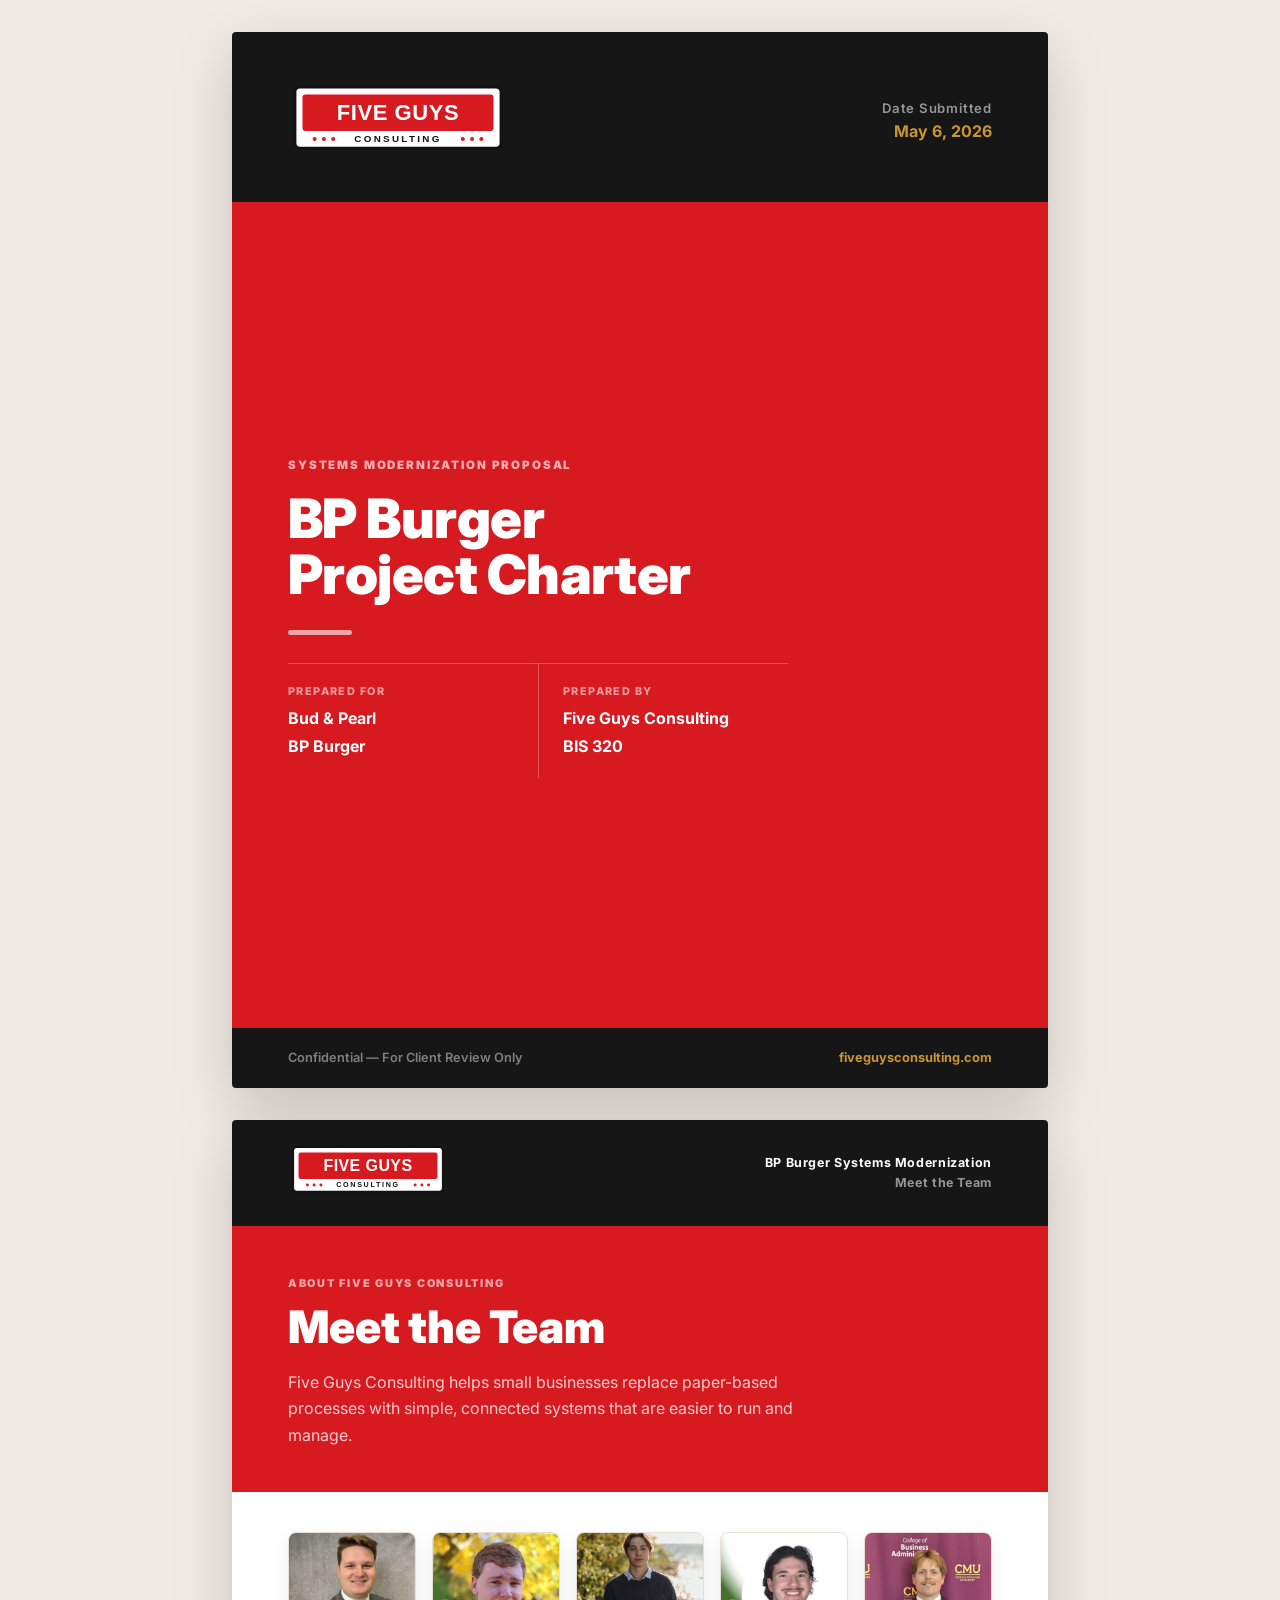
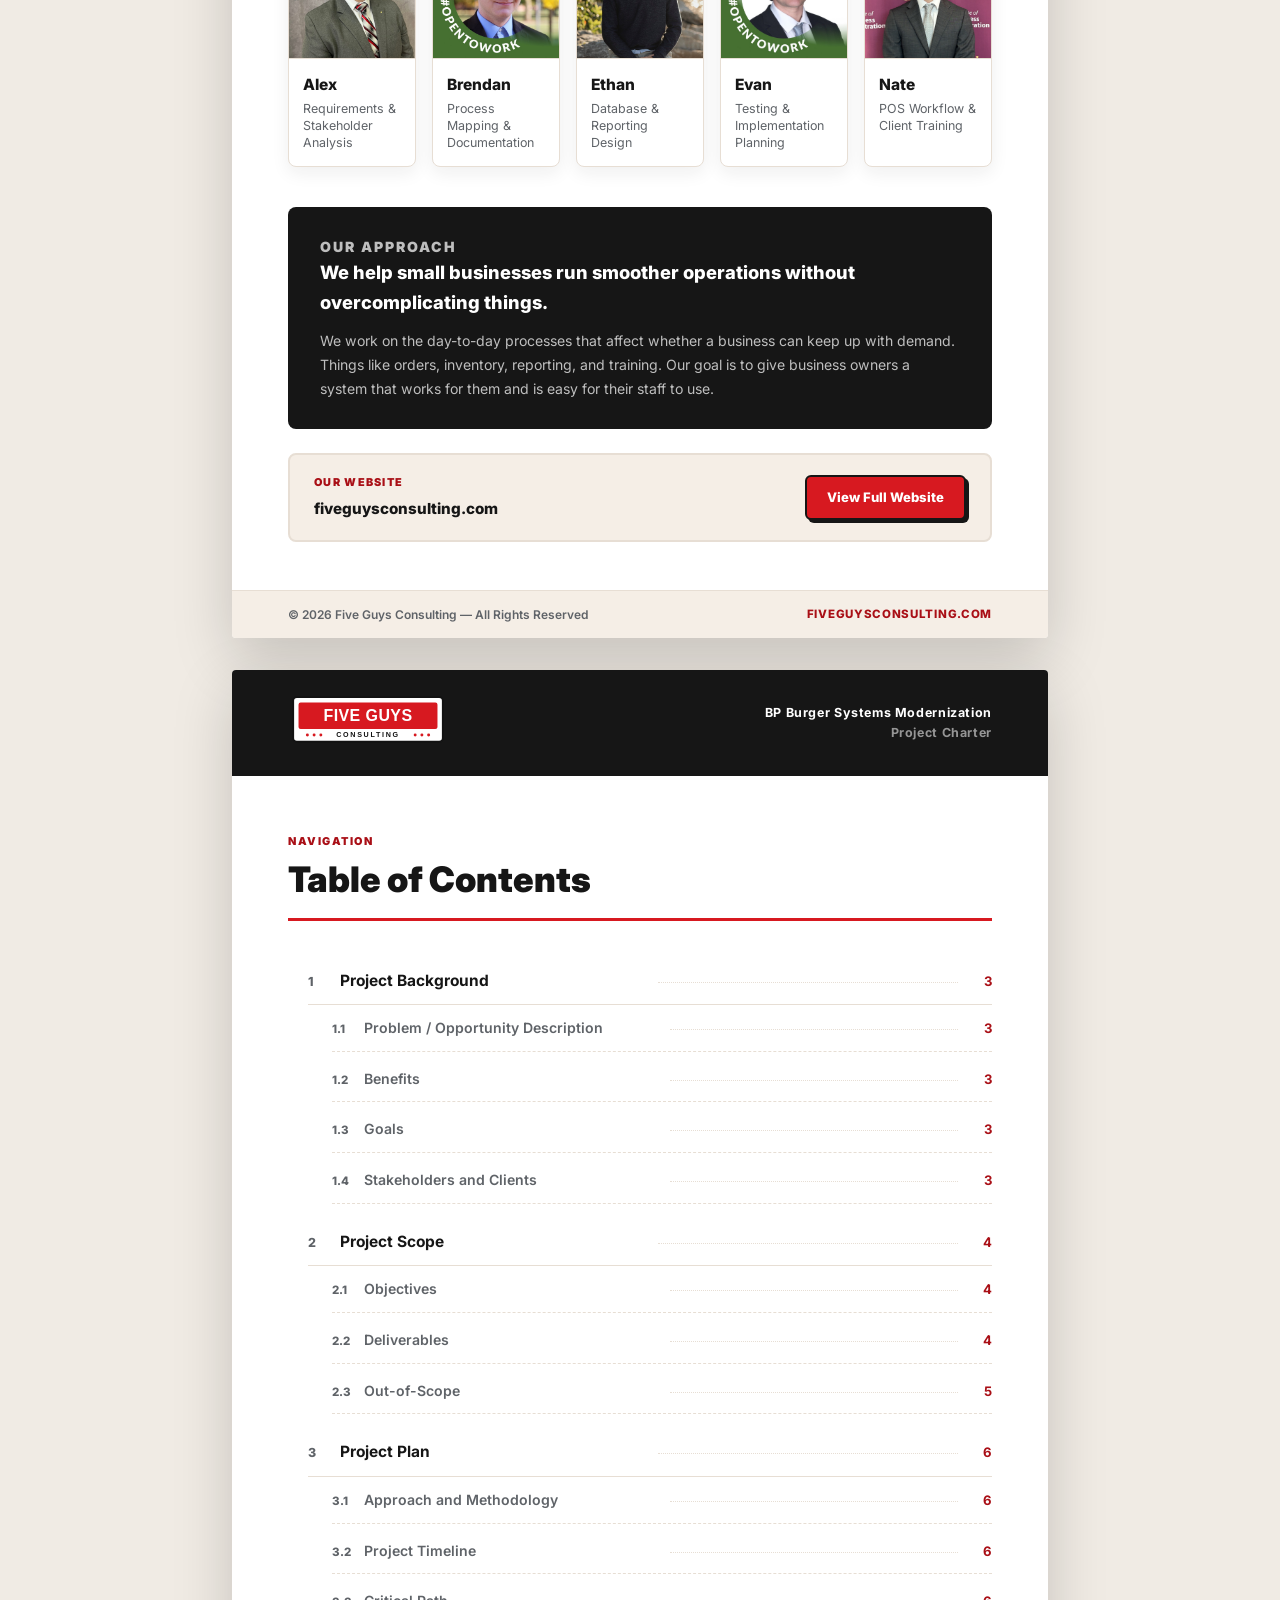
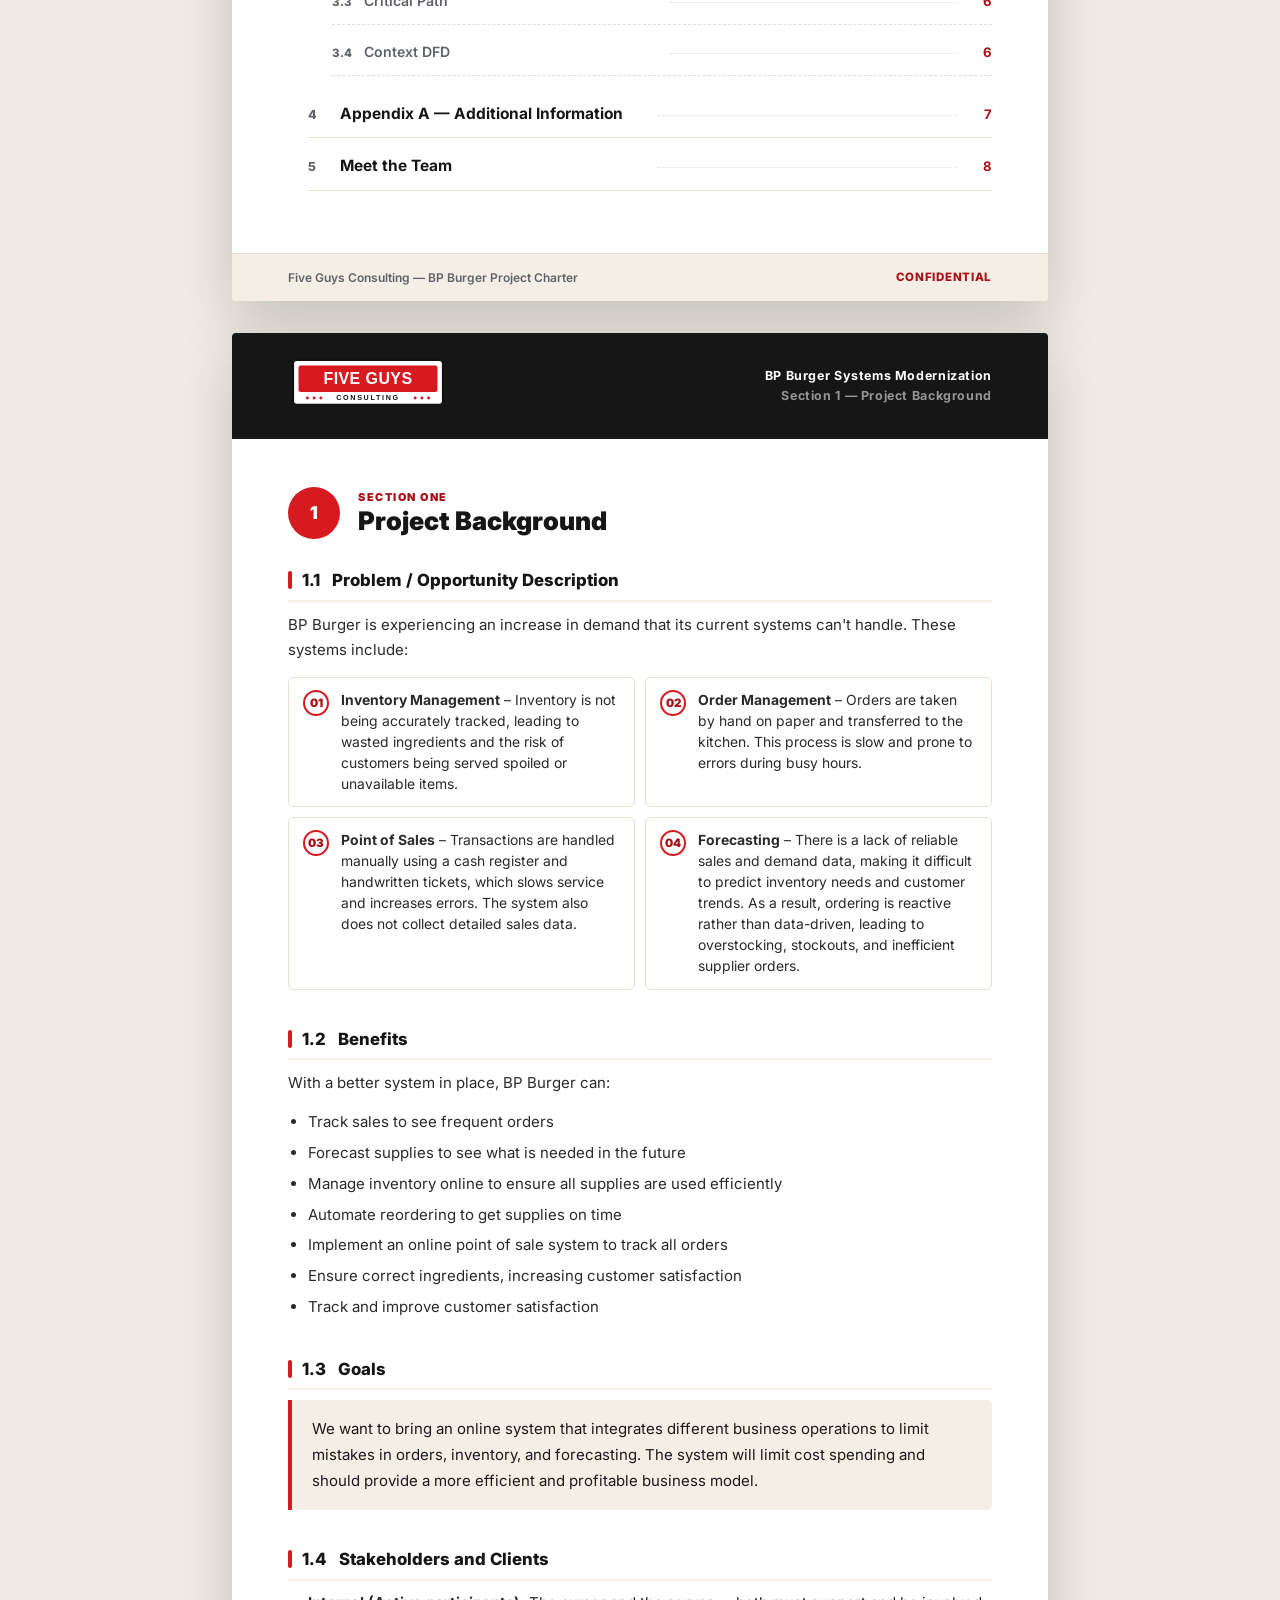
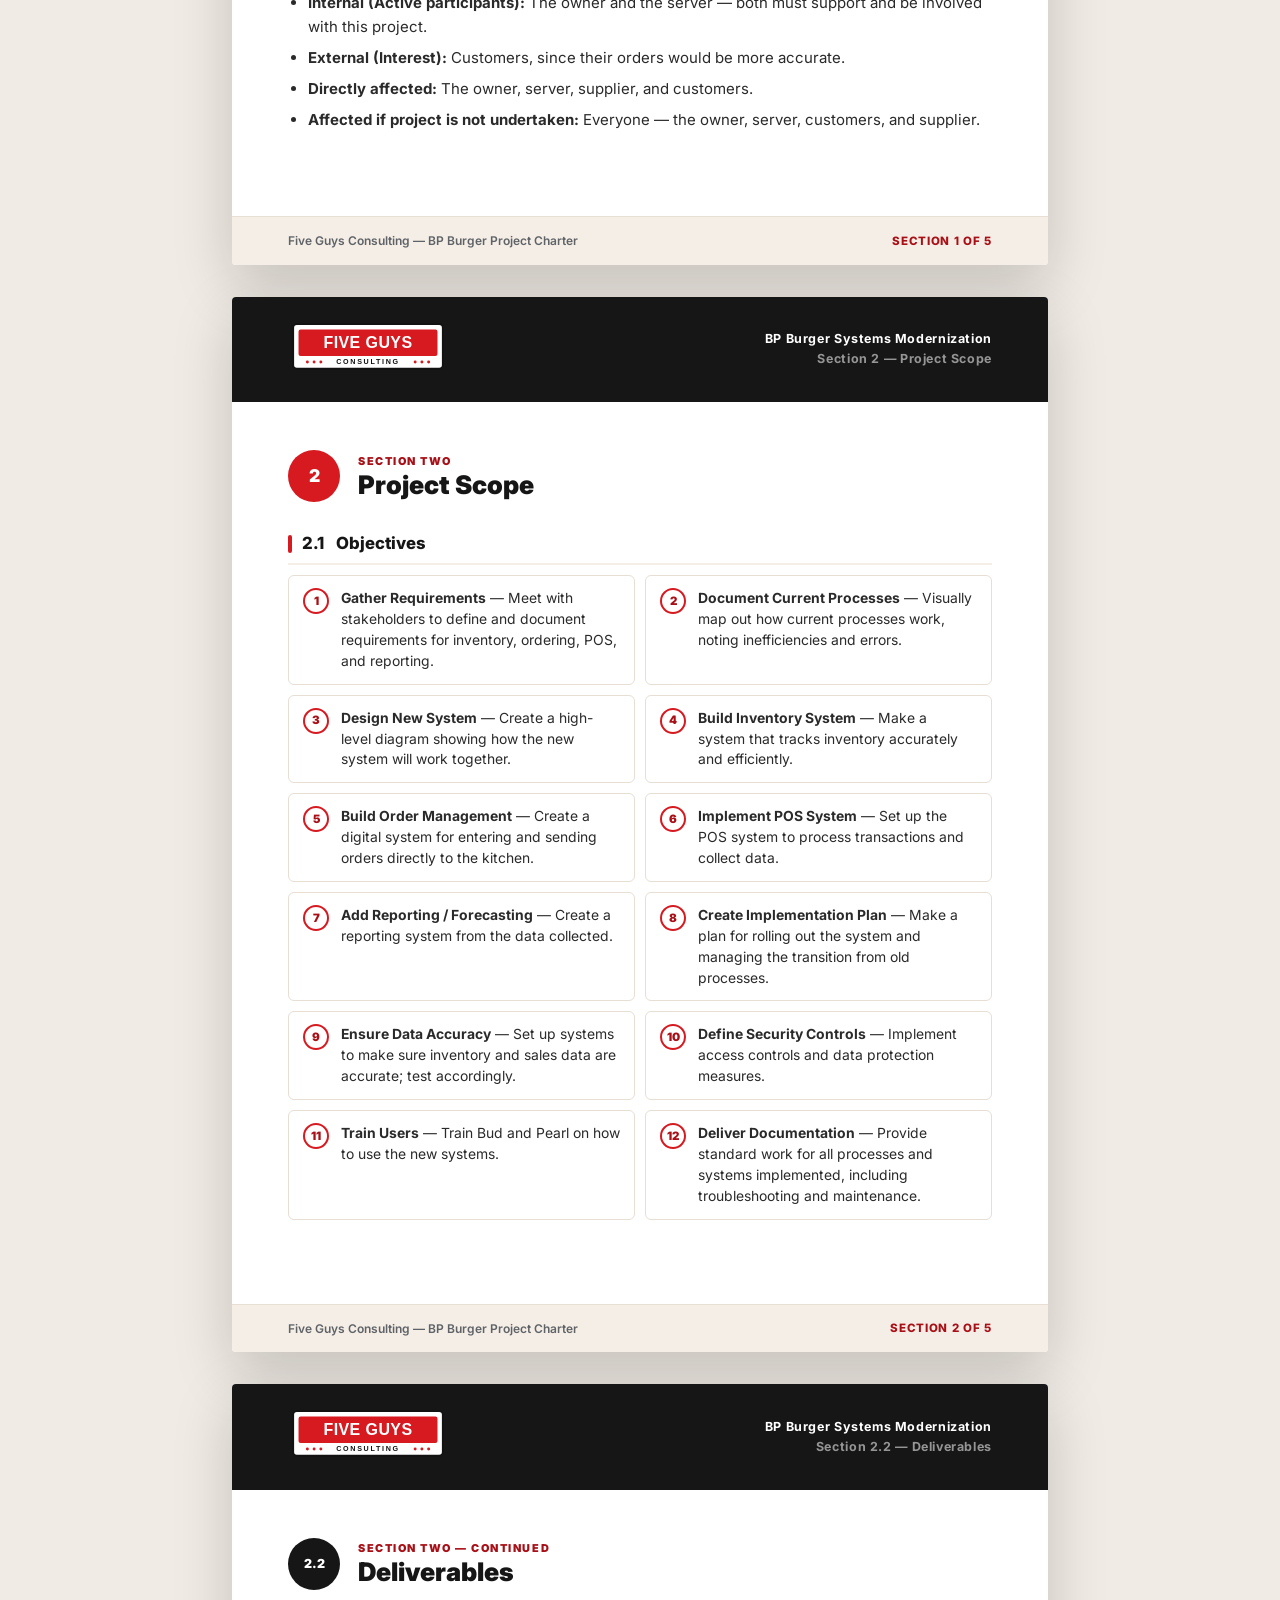
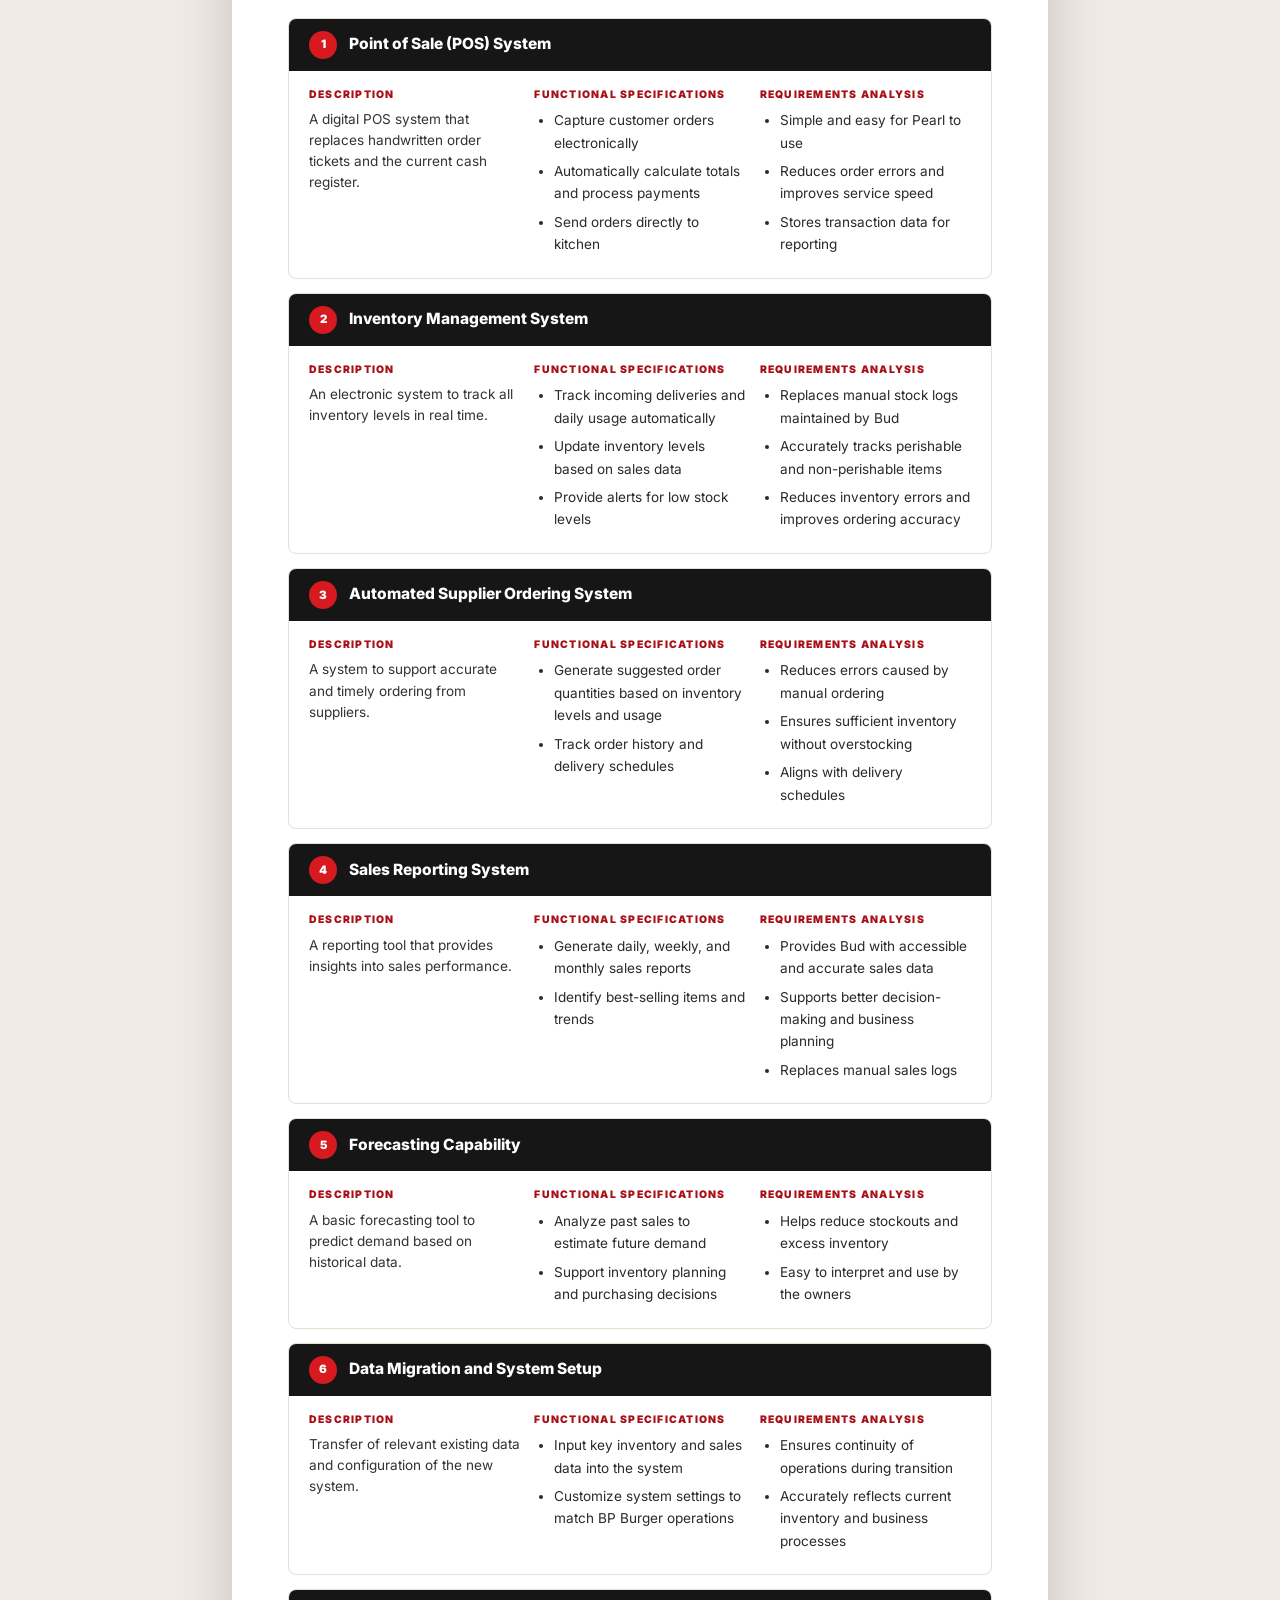
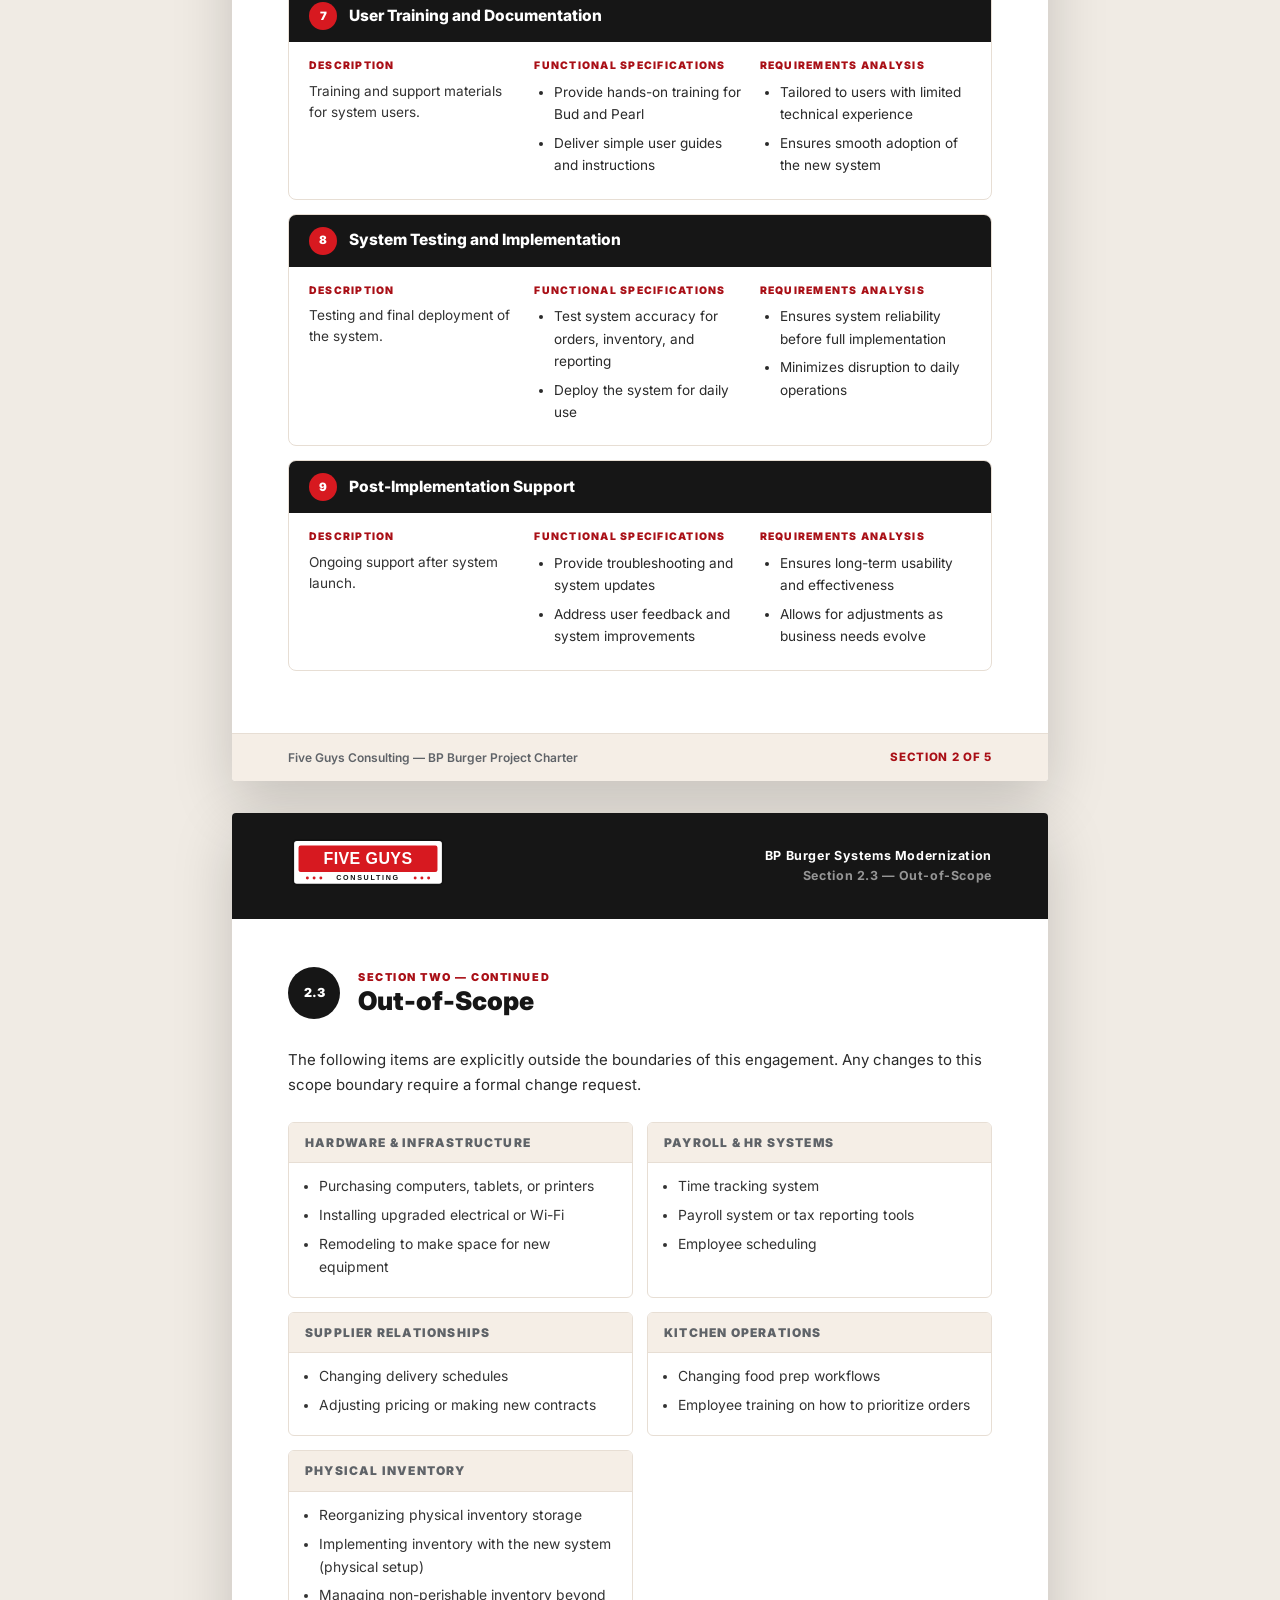
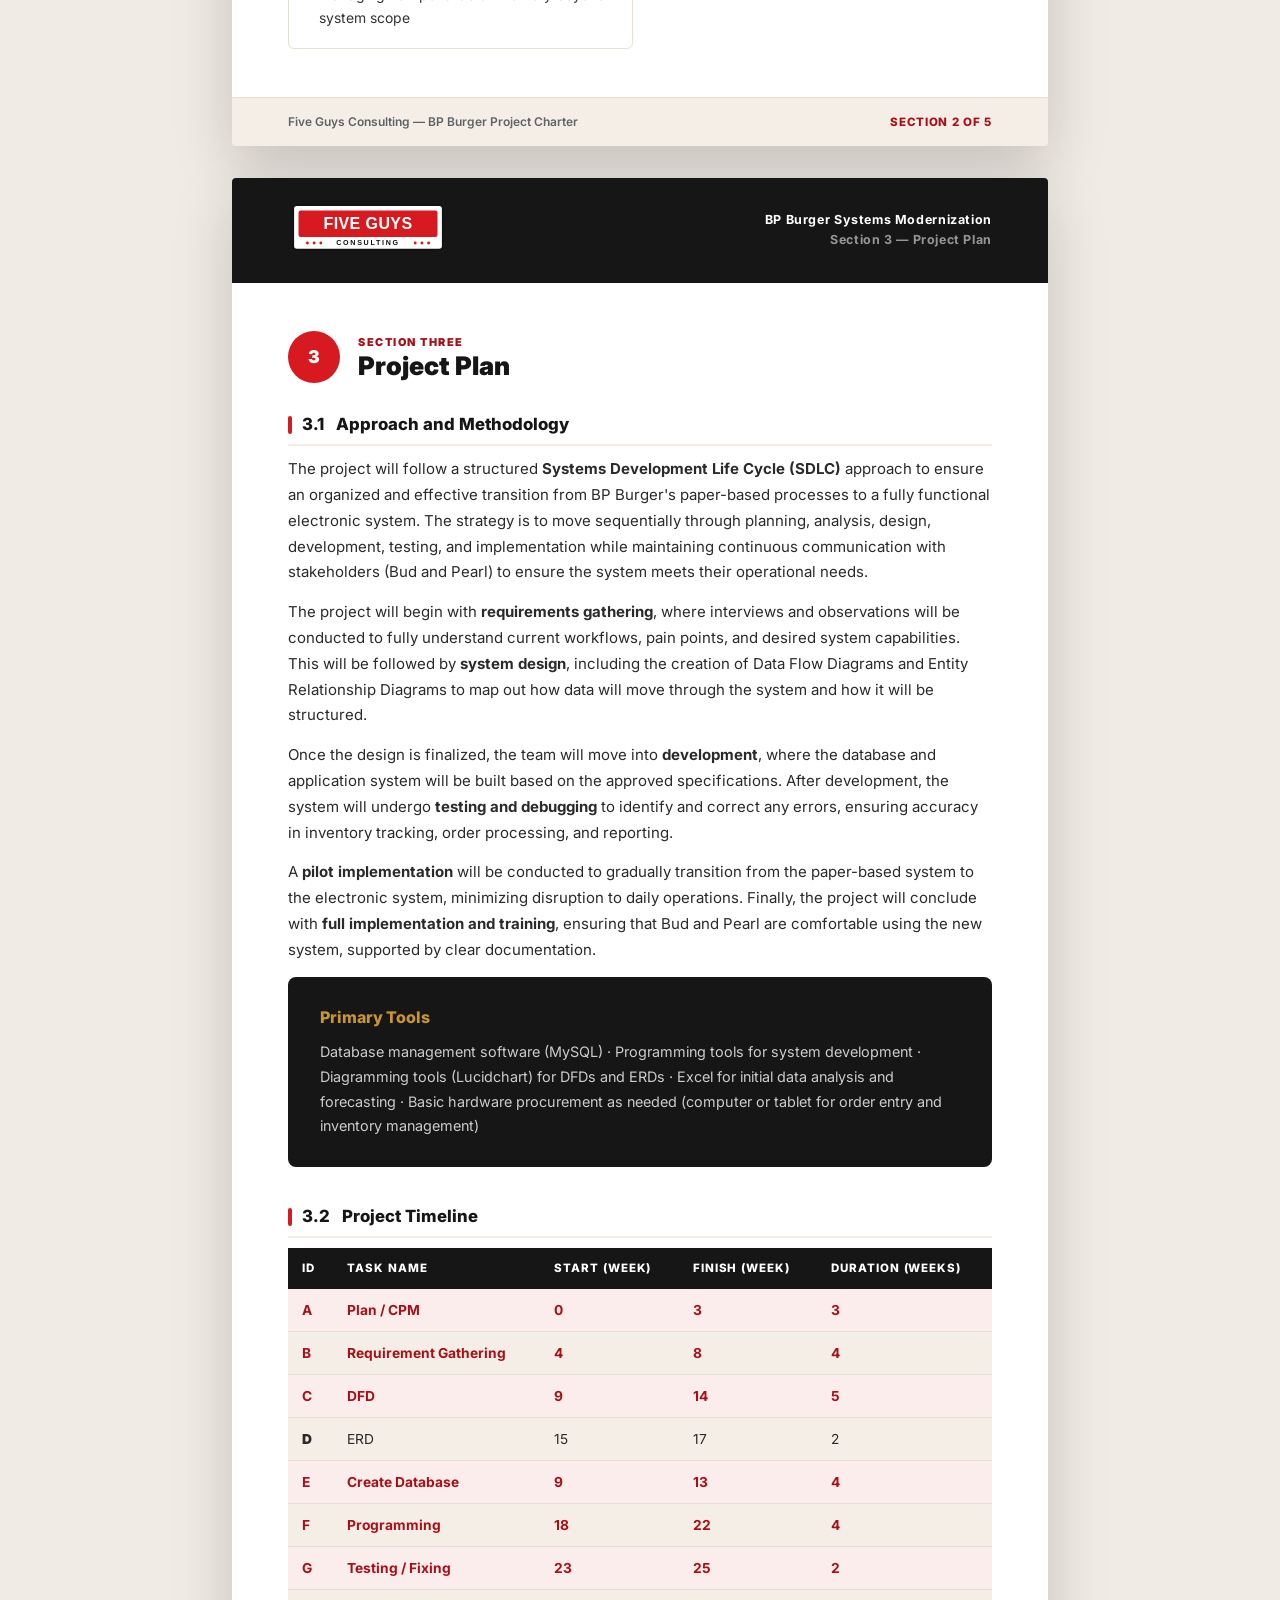
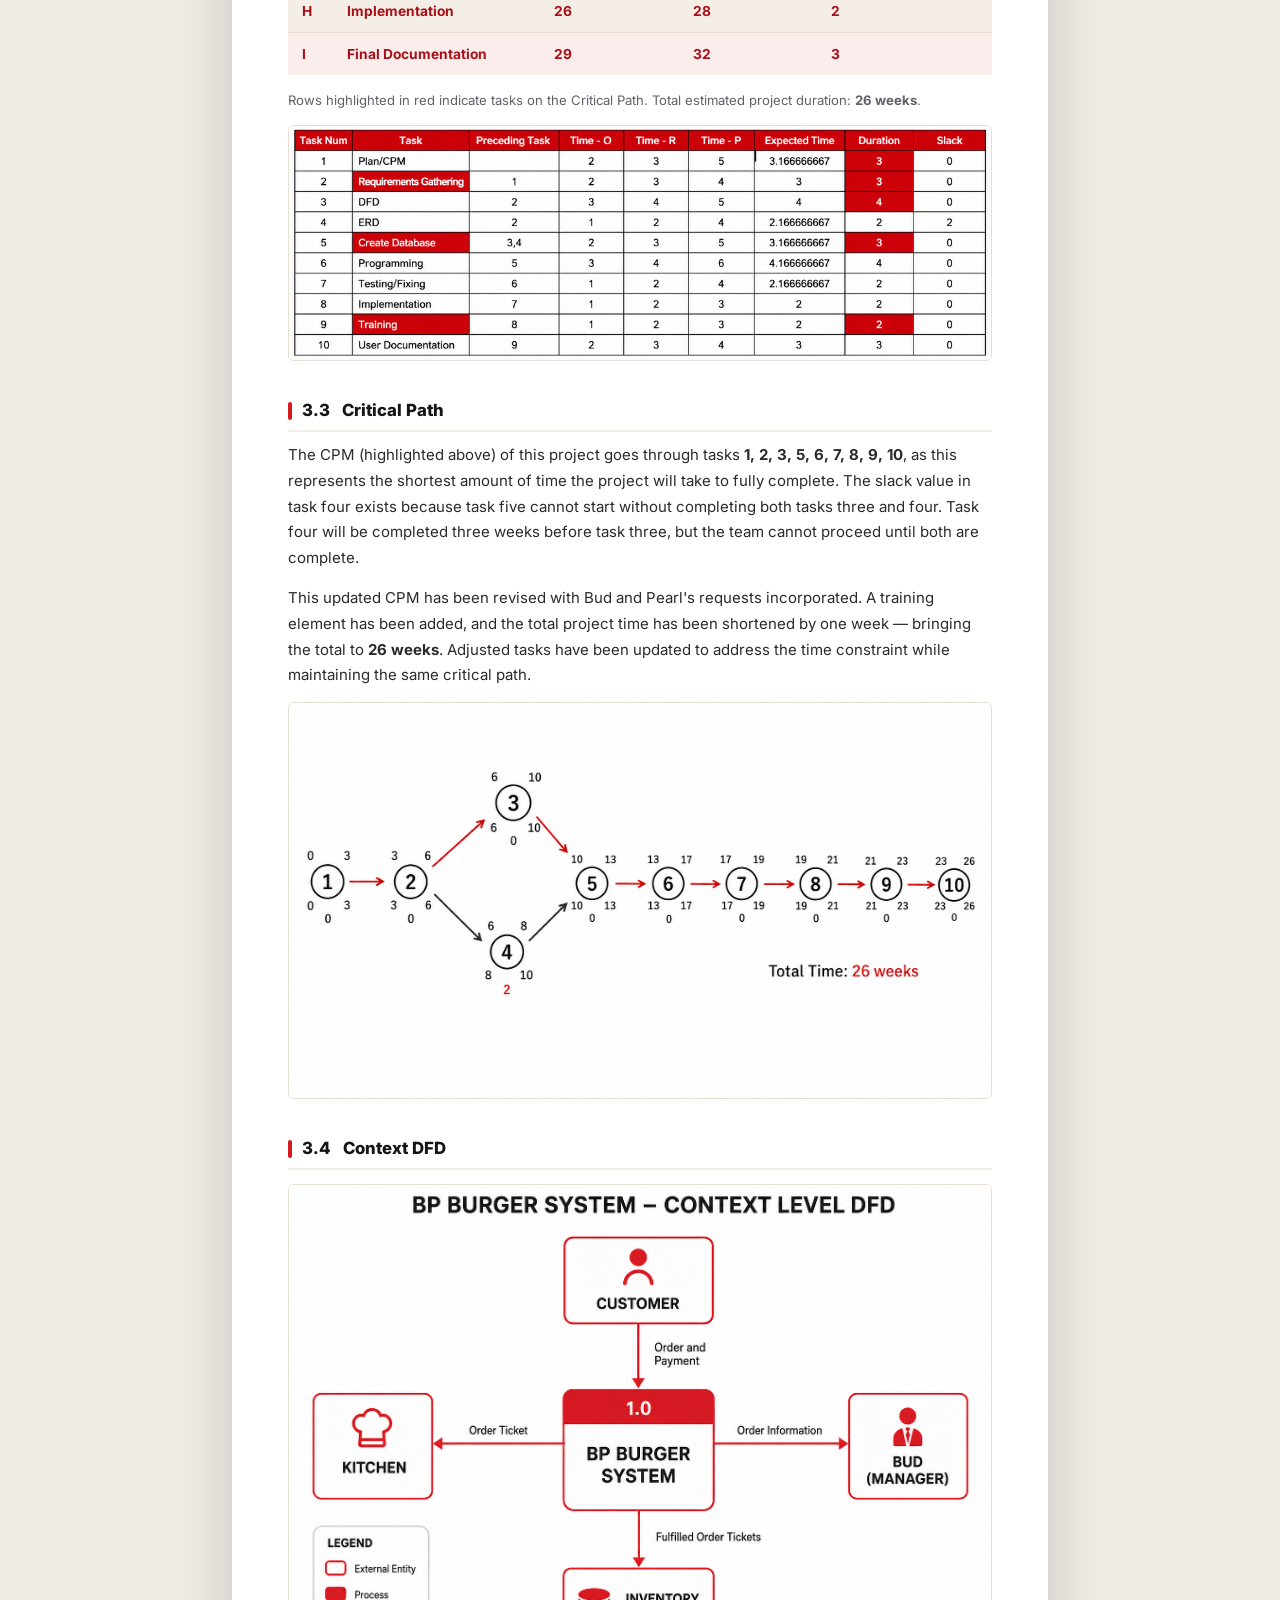
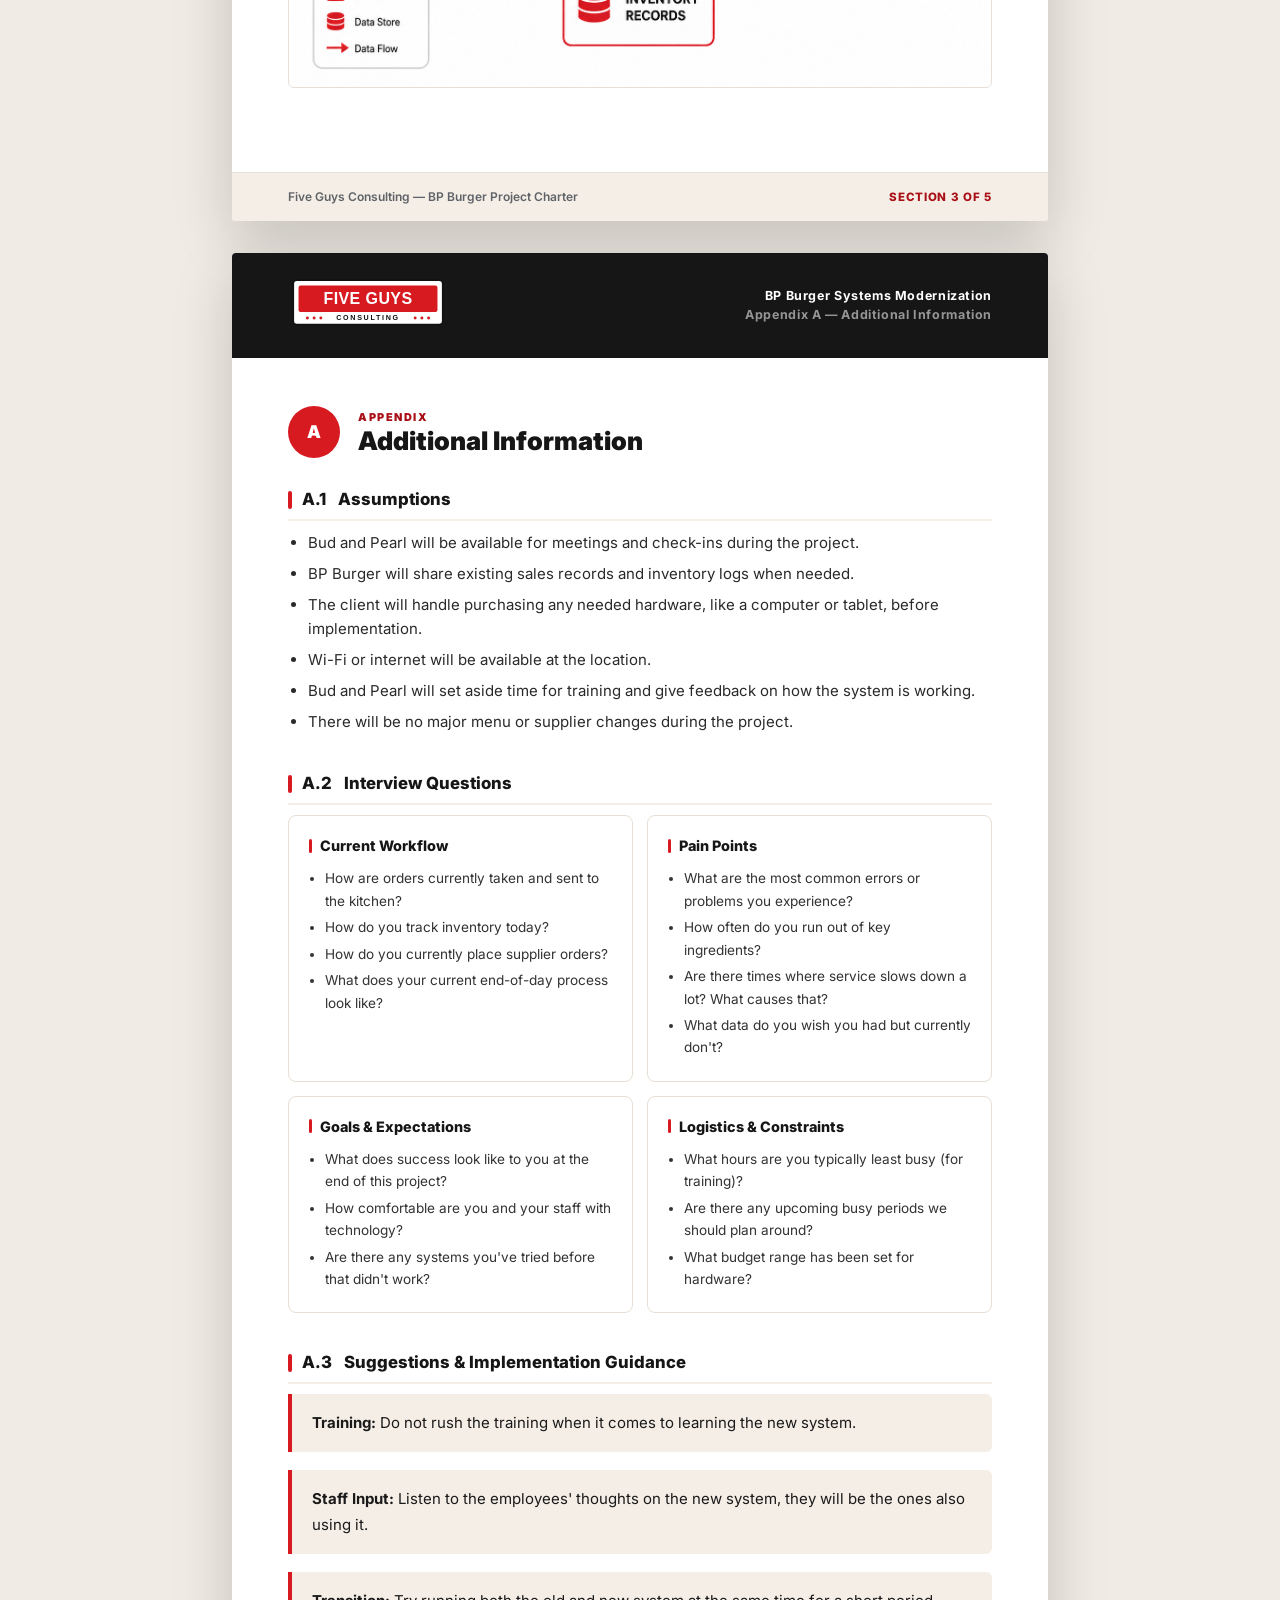
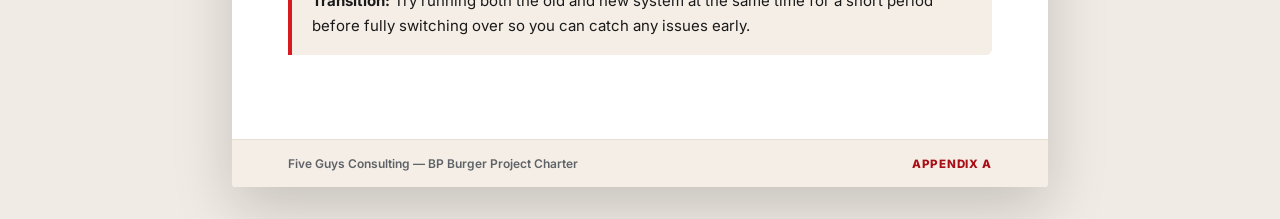
==== proposal.html @ f86fa078 "Add proposal and website for BP Burger project Co-Authored-By: Claude Sonnet 4.6 <noreply@anthropic." ====
<!doctype html>
<html lang="en">
<head>
  <meta charset="utf-8">
  <meta name="viewport" content="width=device-width, initial-scale=1">
  <title>BP Burger Systems Modernization — Five Guys Consulting</title>
  <style>
    @import url('https://fonts.googleapis.com/css2?family=Inter:wght@400;500;600;700;800;900&display=swap');

    :root {
      --red: #d71920;
      --red-dark: #a90f16;
      --ink: #161616;
      --muted: #5f6368;
      --paper: #fffaf4;
      --white: #ffffff;
      --line: #e7ded4;
      --soft: #f5eee6;
      --gold: #c89533;
      --green: #2f6b4f;
    }

    * { box-sizing: border-box; margin: 0; padding: 0; }

    body {
      font-family: Inter, ui-sans-serif, system-ui, -apple-system, "Segoe UI", sans-serif;
      background: #f0ebe4;
      color: var(--ink);
      line-height: 1.6;
      font-size: 15px;
    }

    /* ── PAGE WRAPPER ── */
    .page {
      width: 816px;
      margin: 32px auto;
      background: var(--white);
      box-shadow: 0 20px 60px rgba(0,0,0,.18);
      border-radius: 4px;
      overflow: hidden;
      page-break-after: always;
    }

    /* ── COVER ── */
    .cover {
      min-height: 1056px;
      display: flex;
      flex-direction: column;
    }

    .cover-top {
      background: var(--ink);
      padding: 48px 56px 40px;
      display: flex;
      align-items: center;
      justify-content: space-between;
    }

    .cover-logo svg {
      width: 220px;
    }

    .cover-date {
      color: rgba(255,255,255,.55);
      font-size: .82rem;
      font-weight: 600;
      letter-spacing: .06em;
      text-align: right;
    }

    .cover-date strong {
      display: block;
      color: var(--gold);
      font-size: 1rem;
      letter-spacing: 0;
    }

    .cover-hero {
      background: var(--red);
      padding: 56px 56px 52px;
      flex: 1;
      display: flex;
      flex-direction: column;
      justify-content: center;
    }

    .cover-eyebrow {
      font-size: .72rem;
      font-weight: 900;
      letter-spacing: .16em;
      text-transform: uppercase;
      color: rgba(255,255,255,.65);
      margin-bottom: 16px;
    }

    .cover-title {
      font-size: 3.4rem;
      font-weight: 900;
      line-height: 1.02;
      color: var(--white);
      letter-spacing: -.01em;
      margin-bottom: 28px;
      max-width: 560px;
    }

    .cover-divider {
      width: 64px;
      height: 5px;
      background: var(--white);
      border-radius: 3px;
      margin-bottom: 28px;
      opacity: .6;
    }

    .cover-meta {
      display: grid;
      grid-template-columns: 1fr 1fr;
      gap: 0;
      max-width: 500px;
    }

    .cover-meta-item {
      border-top: 1px solid rgba(255,255,255,.25);
      padding: 18px 24px 18px 0;
    }

    .cover-meta-item:nth-child(2) {
      padding-left: 24px;
      border-left: 1px solid rgba(255,255,255,.25);
    }

    .cover-meta-label {
      font-size: .68rem;
      font-weight: 800;
      letter-spacing: .13em;
      text-transform: uppercase;
      color: rgba(255,255,255,.55);
      margin-bottom: 4px;
    }

    .cover-meta-value {
      font-size: 1rem;
      font-weight: 700;
      color: var(--white);
    }

    .cover-bottom {
      background: var(--ink);
      padding: 20px 56px;
      display: flex;
      align-items: center;
      justify-content: space-between;
    }

    .cover-bottom span {
      color: rgba(255,255,255,.45);
      font-size: .8rem;
      font-weight: 600;
    }

    .cover-bottom a {
      color: var(--gold);
      font-size: .8rem;
      font-weight: 700;
      text-decoration: none;
    }

    /* ── TOC PAGE ── */
    .toc-page {
      display: flex;
      flex-direction: column;
    }

    .doc-header {
      background: var(--ink);
      padding: 22px 56px;
      display: flex;
      align-items: center;
      justify-content: space-between;
    }

    .doc-header-logo svg {
      width: 160px;
    }

    .doc-header-title {
      color: rgba(255,255,255,.55);
      font-size: .78rem;
      font-weight: 700;
      letter-spacing: .05em;
      text-align: right;
    }

    .doc-header-title strong {
      display: block;
      color: var(--white);
    }

    .toc-body {
      padding: 56px 56px 48px;
    }

    .section-eyebrow {
      font-size: .68rem;
      font-weight: 900;
      letter-spacing: .14em;
      text-transform: uppercase;
      color: var(--red-dark);
      margin-bottom: 10px;
    }

    .toc-title {
      font-size: 2.2rem;
      font-weight: 900;
      line-height: 1.05;
      margin-bottom: 36px;
      border-bottom: 3px solid var(--red);
      padding-bottom: 20px;
    }

    .toc-list {
      list-style: none;
    }

    .toc-section {
      margin-bottom: 4px;
    }

    .toc-section-link {
      display: flex;
      align-items: baseline;
      justify-content: space-between;
      padding: 11px 0;
      border-bottom: 1px solid var(--line);
      gap: 8px;
      text-decoration: none;
      color: var(--ink);
    }

    .toc-section-link:hover .toc-num {
      color: var(--red);
    }

    .toc-num {
      font-size: .78rem;
      font-weight: 800;
      color: var(--muted);
      min-width: 24px;
    }

    .toc-label {
      flex: 1;
      font-weight: 700;
      font-size: .97rem;
    }

    .toc-dots {
      flex: 1;
      border-bottom: 1px dotted var(--line);
      margin: 0 10px;
      position: relative;
      top: -3px;
    }

    .toc-page-num {
      font-size: .82rem;
      font-weight: 700;
      color: var(--red-dark);
      min-width: 16px;
      text-align: right;
    }

    .toc-sub {
      list-style: none;
      padding-left: 24px;
    }

    .toc-sub .toc-section-link {
      border-bottom: 1px dashed var(--line);
    }

    .toc-sub .toc-num {
      font-size: .72rem;
    }

    .toc-sub .toc-label {
      font-size: .88rem;
      font-weight: 600;
      color: var(--muted);
    }

    /* ── CONTENT PAGES ── */
    .content-page {
      display: flex;
      flex-direction: column;
    }

    .content-body {
      padding: 48px 56px;
    }

    .doc-footer {
      background: var(--soft);
      border-top: 1px solid var(--line);
      padding: 14px 56px;
      display: flex;
      align-items: center;
      justify-content: space-between;
    }

    .doc-footer span {
      font-size: .75rem;
      font-weight: 600;
      color: var(--muted);
    }

    .doc-footer .footer-mark {
      font-size: .72rem;
      font-weight: 800;
      color: var(--red-dark);
      letter-spacing: .06em;
      text-transform: uppercase;
    }

    /* ── SECTION HEADINGS ── */
    .section-number-block {
      display: flex;
      align-items: center;
      gap: 18px;
      margin-bottom: 28px;
    }

    .section-number {
      width: 52px;
      height: 52px;
      border-radius: 50%;
      background: var(--red);
      color: var(--white);
      font-size: 1.1rem;
      font-weight: 900;
      display: flex;
      align-items: center;
      justify-content: center;
      flex: 0 0 52px;
    }

    .section-number-text h2 {
      font-size: 1.6rem;
      font-weight: 900;
      line-height: 1.1;
      margin-bottom: 2px;
    }

    .section-number-text .section-eyebrow {
      margin-bottom: 0;
    }

    /* ── SUBSECTIONS ── */
    .sub-section {
      margin-bottom: 36px;
    }

    .sub-heading {
      font-size: 1.05rem;
      font-weight: 800;
      color: var(--ink);
      margin-bottom: 10px;
      padding-bottom: 6px;
      border-bottom: 2px solid var(--soft);
      display: flex;
      align-items: center;
      gap: 10px;
    }

    .sub-heading::before {
      content: "";
      width: 4px;
      height: 18px;
      background: var(--red);
      border-radius: 2px;
      flex: 0 0 4px;
    }

    .sub-heading-minor {
      font-size: 1rem;
      font-weight: 800;
      color: var(--ink);
      margin: 16px 0 8px;
    }

    p {
      color: #2a2a2a;
      line-height: 1.72;
      margin-bottom: 14px;
    }

    p:last-child { margin-bottom: 0; }

    ul, ol {
      padding-left: 20px;
      margin-bottom: 14px;
    }

    li {
      color: #2a2a2a;
      line-height: 1.65;
      margin-bottom: 6px;
    }

    /* ── HIGHLIGHT BOXES ── */
    .highlight-box {
      background: var(--soft);
      border-left: 4px solid var(--red);
      border-radius: 0 6px 6px 0;
      padding: 16px 20px;
      margin-bottom: 18px;
    }

    .highlight-box p { margin-bottom: 0; color: #1a1a1a; }

    /* ── DELIVERABLE CARDS ── */
    .deliverable-card {
      border: 1px solid var(--line);
      border-radius: 8px;
      overflow: hidden;
      margin-bottom: 14px;
      background: var(--white);
    }

    .deliverable-card-header {
      background: var(--ink);
      color: var(--white);
      padding: 12px 20px;
      display: flex;
      align-items: center;
      gap: 12px;
    }

    .deliverable-card-num {
      background: var(--red);
      color: var(--white);
      width: 28px;
      height: 28px;
      border-radius: 50%;
      font-size: .72rem;
      font-weight: 900;
      display: flex;
      align-items: center;
      justify-content: center;
      flex: 0 0 28px;
    }

    .deliverable-card-title {
      font-weight: 800;
      font-size: .97rem;
    }

    .deliverable-card-body {
      padding: 16px 20px;
      display: grid;
      grid-template-columns: 1fr 1fr 1fr;
      gap: 14px;
    }

    .deliverable-col-label {
      font-size: .65rem;
      font-weight: 900;
      letter-spacing: .12em;
      text-transform: uppercase;
      color: var(--red-dark);
      margin-bottom: 6px;
    }

    .deliverable-col p {
      font-size: .85rem;
      line-height: 1.55;
      margin-bottom: 0;
      color: #333;
    }

    .deliverable-col ul {
      font-size: .85rem;
      margin-bottom: 0;
    }

    /* ── OBJECTIVES GRID ── */
    .objectives-grid {
      display: grid;
      grid-template-columns: 1fr 1fr;
      gap: 10px;
      margin-bottom: 14px;
    }

    .objective-item {
      display: flex;
      gap: 12px;
      align-items: flex-start;
      background: var(--white);
      border: 1px solid var(--line);
      border-radius: 6px;
      padding: 12px 14px;
    }

    .objective-num {
      min-width: 26px;
      height: 26px;
      border-radius: 50%;
      border: 2px solid var(--red);
      color: var(--red-dark);
      font-size: .72rem;
      font-weight: 900;
      display: flex;
      align-items: center;
      justify-content: center;
      flex: 0 0 26px;
    }

    .objective-text {
      font-size: .87rem;
      line-height: 1.5;
      color: #2a2a2a;
    }

    /* ── OUT OF SCOPE ── */
    .oos-grid {
      display: grid;
      grid-template-columns: 1fr 1fr;
      gap: 14px;
    }

    .oos-card {
      border: 1px solid var(--line);
      border-radius: 6px;
      overflow: hidden;
    }

    .oos-card-header {
      background: var(--soft);
      padding: 10px 16px;
      font-size: .75rem;
      font-weight: 900;
      letter-spacing: .1em;
      text-transform: uppercase;
      color: var(--muted);
      border-bottom: 1px solid var(--line);
    }

    .oos-card ul {
      padding: 12px 16px 12px 30px;
      margin-bottom: 0;
    }

    .oos-card li {
      font-size: .87rem;
      color: #333;
    }

    /* ── TIMELINE TABLE ── */
    .timeline-table {
      width: 100%;
      border-collapse: collapse;
      font-size: .86rem;
      margin-bottom: 14px;
    }

    .timeline-table th {
      background: var(--ink);
      color: var(--white);
      font-size: .72rem;
      font-weight: 800;
      letter-spacing: .08em;
      text-transform: uppercase;
      padding: 11px 14px;
      text-align: left;
    }

    .timeline-table td {
      padding: 10px 14px;
      border-bottom: 1px solid var(--line);
      color: #2a2a2a;
    }

    .timeline-table tr:last-child td {
      border-bottom: none;
    }

    .timeline-table tr:nth-child(even) td {
      background: var(--soft);
    }

    .timeline-table .cpm-row td {
      background: rgba(215, 25, 32, .08);
      font-weight: 700;
      color: var(--red-dark);
    }

    .task-id {
      font-weight: 900;
      color: var(--red-dark);
    }

    /* ── BANNER BLOCKS ── */
    .dark-banner {
      background: var(--ink);
      color: var(--white);
      padding: 28px 32px;
      border-radius: 8px;
      margin-bottom: 18px;
    }

    .dark-banner h3 {
      font-size: 1rem;
      font-weight: 800;
      color: var(--gold);
      margin-bottom: 10px;
    }

    .dark-banner p {
      color: rgba(255,255,255,.78);
      font-size: .9rem;
      margin-bottom: 0;
    }

    /* ── TEAM PAGE ── */
    .team-cover {
      display: flex;
      flex-direction: column;
    }

    .team-cover-top {
      background: var(--red);
      padding: 48px 56px 44px;
    }

    .team-cover-eyebrow {
      font-size: .68rem;
      font-weight: 900;
      letter-spacing: .16em;
      text-transform: uppercase;
      color: rgba(255,255,255,.6);
      margin-bottom: 12px;
    }

    .team-cover-title {
      font-size: 2.8rem;
      font-weight: 900;
      color: var(--white);
      line-height: 1.04;
      margin-bottom: 18px;
    }

    .team-cover-subtitle {
      color: rgba(255,255,255,.78);
      font-size: 1rem;
      max-width: 540px;
      line-height: 1.65;
      margin-bottom: 0;
    }

    .team-body {
      padding: 40px 56px 48px;
    }

    .team-grid {
      display: grid;
      grid-template-columns: repeat(5, 1fr);
      gap: 16px;
      margin-bottom: 40px;
    }

    .team-card {
      border: 1px solid var(--line);
      border-radius: 8px;
      overflow: hidden;
      background: var(--white);
      box-shadow: 0 6px 18px rgba(22,22,22,.07);
    }

    .team-card img {
      width: 100%;
      aspect-ratio: 1 / 1;
      object-fit: cover;
      object-position: top;
      display: block;
      border-bottom: 1px solid var(--line);
    }

    .team-card-info {
      padding: 14px;
    }

    .team-card-name {
      font-size: .97rem;
      font-weight: 800;
      margin-bottom: 3px;
    }

    .team-card-role {
      font-size: .78rem;
      color: var(--muted);
      line-height: 1.35;
    }

    .team-about {
      background: var(--ink);
      border-radius: 8px;
      padding: 28px 32px;
      margin-bottom: 24px;
    }

    .team-about-eyebrow {
      font-size: .66rem;
      font-weight: 900;
      letter-spacing: .14em;
      text-transform: uppercase;
      color: var(--gold);
      margin-bottom: 10px;
    }

    .team-about h3 {
      font-size: 1.15rem;
      font-weight: 800;
      color: var(--white);
      margin-bottom: 12px;
    }

    .team-about p {
      color: rgba(255,255,255,.72);
      font-size: .88rem;
      line-height: 1.7;
      margin-bottom: 0;
    }

    .team-website-link {
      display: flex;
      align-items: center;
      justify-content: space-between;
      background: var(--soft);
      border: 2px solid var(--line);
      border-radius: 8px;
      padding: 18px 24px;
    }

    .team-website-link-left .label {
      font-size: .68rem;
      font-weight: 900;
      letter-spacing: .12em;
      text-transform: uppercase;
      color: var(--red-dark);
      margin-bottom: 4px;
    }

    .team-website-link-left .url {
      font-size: .95rem;
      font-weight: 800;
      color: var(--ink);
    }

    .team-website-btn {
      background: var(--red);
      color: var(--white);
      padding: 10px 20px;
      border-radius: 6px;
      font-size: .82rem;
      font-weight: 800;
      text-decoration: none;
      border: 2px solid var(--ink);
      box-shadow: 3px 3px 0 var(--ink);
    }

    /* ── APPENDIX ── */
    .appendix-grid {
      display: grid;
      grid-template-columns: 1fr 1fr;
      gap: 14px;
    }

    .appendix-card {
      border: 1px solid var(--line);
      border-radius: 8px;
      padding: 18px 20px;
      background: var(--white);
    }

    .appendix-card h4 {
      font-size: .9rem;
      font-weight: 800;
      margin-bottom: 10px;
      color: var(--ink);
      display: flex;
      align-items: center;
      gap: 8px;
    }

    .appendix-card h4::before {
      content: "";
      width: 3px;
      height: 14px;
      background: var(--red);
      border-radius: 2px;
    }

    .appendix-card ul {
      padding-left: 16px;
      margin-bottom: 0;
    }

    .appendix-card li {
      font-size: .85rem;
      color: #333;
      margin-bottom: 4px;
    }

    /* ── CHART IMAGES ── */
    .chart-img {
      width: 100%;
      border: 1px solid var(--line);
      border-radius: 6px;
      margin-top: 14px;
      display: block;
    }

    /* ── PRINT ── */
    @media print {
      body { background: white; font-size: 13px; }
      .page {
        width: 100%;
        margin: 0;
        border-radius: 0;
        box-shadow: none;
        page-break-after: always;
      }
      .cover { min-height: 100vh; }
      a { color: inherit; }
    }

    @media (max-width: 860px) {
      .page { width: 100%; margin: 0; border-radius: 0; }
      .cover-title { font-size: 2.2rem; }
      .team-grid { grid-template-columns: repeat(3, 1fr); }
      .deliverable-card-body { grid-template-columns: 1fr; }
      .objectives-grid { grid-template-columns: 1fr; }
      .oos-grid { grid-template-columns: 1fr; }
    }
  </style>
</head>
<body>

<!-- ═══════════════════════════════════════════════ COVER PAGE -->
<div class="page">
  <div class="cover">
    <div class="cover-top">
      <div class="cover-logo">
        <svg xmlns="http://www.w3.org/2000/svg" viewBox="0 0 760 260" role="img" aria-label="Five Guys Consulting logo">
          <rect x="24" y="24" width="712" height="212" rx="18" fill="#ffffff" stroke="#121212" stroke-width="10"/>
          <rect x="50" y="50" width="660" height="126" rx="10" fill="#d71920"/>
          <g fill="#ffffff" font-family="Arial Black,Impact,Helvetica,sans-serif" font-weight="900" text-anchor="middle">
            <text x="380" y="139" font-size="76" letter-spacing="2">FIVE GUYS</text>
          </g>
          <g fill="#121212" font-family="Arial,Helvetica,sans-serif" font-weight="800" text-anchor="middle">
            <text x="380" y="213" font-size="34" letter-spacing="8">CONSULTING</text>
          </g>
          <g fill="#d71920">
            <circle cx="92" cy="204" r="7"/>
            <circle cx="124" cy="204" r="7"/>
            <circle cx="156" cy="204" r="7"/>
            <circle cx="604" cy="204" r="7"/>
            <circle cx="636" cy="204" r="7"/>
            <circle cx="668" cy="204" r="7"/>
          </g>
        </svg>
      </div>
      <div class="cover-date">
        <span>Date Submitted</span>
        <strong>May 6, 2026</strong>
      </div>
    </div>

    <div class="cover-hero">
      <p class="cover-eyebrow">Systems Modernization Proposal</p>
      <h1 class="cover-title">BP Burger<br>Project Charter</h1>
      <div class="cover-divider"></div>
      <div class="cover-meta">
        <div class="cover-meta-item">
          <p class="cover-meta-label">Prepared For</p>
          <p class="cover-meta-value">Bud &amp; Pearl<br>BP Burger</p>
        </div>
        <div class="cover-meta-item">
          <p class="cover-meta-label">Prepared By</p>
          <p class="cover-meta-value">Five Guys Consulting<br>BIS 320</p>
        </div>
      </div>
    </div>

    <div class="cover-bottom">
      <span>Confidential — For Client Review Only</span>
      <a href="website/index.html">fiveguysconsulting.com</a>
    </div>
  </div>
</div>

<!-- ═══════════════════════════════════════════════ TEAM PAGE -->
<div class="page" id="team">
  <div class="team-cover">
    <div class="doc-header">
      <div class="doc-header-logo">
        <svg xmlns="http://www.w3.org/2000/svg" viewBox="0 0 760 260" role="img" aria-label="Five Guys Consulting">
          <rect x="24" y="24" width="712" height="212" rx="18" fill="#ffffff" stroke="#121212" stroke-width="10"/>
          <rect x="50" y="50" width="660" height="126" rx="10" fill="#d71920"/>
          <g fill="#ffffff" font-family="Arial Black,Impact,Helvetica,sans-serif" font-weight="900" text-anchor="middle"><text x="380" y="139" font-size="76" letter-spacing="2">FIVE GUYS</text></g>
          <g fill="#121212" font-family="Arial,Helvetica,sans-serif" font-weight="800" text-anchor="middle"><text x="380" y="213" font-size="34" letter-spacing="8">CONSULTING</text></g>
          <g fill="#d71920"><circle cx="92" cy="204" r="7"/><circle cx="124" cy="204" r="7"/><circle cx="156" cy="204" r="7"/><circle cx="604" cy="204" r="7"/><circle cx="636" cy="204" r="7"/><circle cx="668" cy="204" r="7"/></g>
        </svg>
      </div>
      <div class="doc-header-title"><strong>BP Burger Systems Modernization</strong>Meet the Team</div>
    </div>

    <div class="team-cover-top">
      <p class="team-cover-eyebrow">About Five Guys Consulting</p>
      <h2 class="team-cover-title">Meet the Team</h2>
      <p class="team-cover-subtitle">Five Guys Consulting helps small businesses replace paper-based processes with simple, connected systems that are easier to run and manage.</p>
    </div>

    <div class="team-body">
      <div class="team-grid">
        <div class="team-card">
          <img src="website/Alex.jpg" alt="Alex">
          <div class="team-card-info">
            <div class="team-card-name">Alex</div>
            <div class="team-card-role">Requirements &amp; Stakeholder Analysis</div>
          </div>
        </div>
        <div class="team-card">
          <img src="website/Brendan.jpg" alt="Brendan">
          <div class="team-card-info">
            <div class="team-card-name">Brendan</div>
            <div class="team-card-role">Process Mapping &amp; Documentation</div>
          </div>
        </div>
        <div class="team-card">
          <img src="website/ethan.jpg" alt="Ethan">
          <div class="team-card-info">
            <div class="team-card-name">Ethan</div>
            <div class="team-card-role">Database &amp; Reporting Design</div>
          </div>
        </div>
        <div class="team-card">
          <img src="website/Evan.jpg" alt="Evan">
          <div class="team-card-info">
            <div class="team-card-name">Evan</div>
            <div class="team-card-role">Testing &amp; Implementation Planning</div>
          </div>
        </div>
        <div class="team-card">
          <img src="website/Nate's Headshot.jpg" alt="Nate">
          <div class="team-card-info">
            <div class="team-card-name">Nate</div>
            <div class="team-card-role">POS Workflow &amp; Client Training</div>
          </div>
        </div>
      </div>

      <div class="team-about">
        <p class="team-about-eyebrow">Our Approach</p>
        <h3>We help small businesses run smoother operations without overcomplicating things.</h3>
        <p>We work on the day-to-day processes that affect whether a business can keep up with demand. Things like orders, inventory, reporting, and training. Our goal is to give business owners a system that works for them and is easy for their staff to use.</p>
      </div>

      <div class="team-website-link">
        <div class="team-website-link-left">
          <p class="label">Our Website</p>
          <p class="url">fiveguysconsulting.com</p>
        </div>
        <a class="team-website-btn" href="website/index.html">View Full Website</a>
      </div>
    </div>

    <div class="doc-footer">
      <span>© 2026 Five Guys Consulting — All Rights Reserved</span>
      <span class="footer-mark">fiveguysconsulting.com</span>
    </div>
  </div>
</div>

<!-- ═══════════════════════════════════════════════ TABLE OF CONTENTS -->
<div class="page">
  <div class="toc-page">
    <div class="doc-header">
      <div class="doc-header-logo">
        <svg xmlns="http://www.w3.org/2000/svg" viewBox="0 0 760 260" role="img" aria-label="Five Guys Consulting">
          <rect x="24" y="24" width="712" height="212" rx="18" fill="#ffffff" stroke="#121212" stroke-width="10"/>
          <rect x="50" y="50" width="660" height="126" rx="10" fill="#d71920"/>
          <g fill="#ffffff" font-family="Arial Black,Impact,Helvetica,sans-serif" font-weight="900" text-anchor="middle">
            <text x="380" y="139" font-size="76" letter-spacing="2">FIVE GUYS</text>
          </g>
          <g fill="#121212" font-family="Arial,Helvetica,sans-serif" font-weight="800" text-anchor="middle">
            <text x="380" y="213" font-size="34" letter-spacing="8">CONSULTING</text>
          </g>
          <g fill="#d71920">
            <circle cx="92" cy="204" r="7"/><circle cx="124" cy="204" r="7"/><circle cx="156" cy="204" r="7"/>
            <circle cx="604" cy="204" r="7"/><circle cx="636" cy="204" r="7"/><circle cx="668" cy="204" r="7"/>
          </g>
        </svg>
      </div>
      <div class="doc-header-title">
        <strong>BP Burger Systems Modernization</strong>
        Project Charter
      </div>
    </div>

    <div class="toc-body">
      <p class="section-eyebrow">Navigation</p>
      <h2 class="toc-title">Table of Contents</h2>

      <ul class="toc-list">
        <li class="toc-section">
          <a class="toc-section-link" href="#background">
            <span class="toc-num">1</span>
            <span class="toc-label">Project Background</span>
            <span class="toc-dots"></span>
            <span class="toc-page-num">3</span>
          </a>
          <ul class="toc-sub">
            <li class="toc-section"><a class="toc-section-link" href="#problem"><span class="toc-num">1.1</span><span class="toc-label">Problem / Opportunity Description</span><span class="toc-dots"></span><span class="toc-page-num">3</span></a></li>
            <li class="toc-section"><a class="toc-section-link" href="#benefits"><span class="toc-num">1.2</span><span class="toc-label">Benefits</span><span class="toc-dots"></span><span class="toc-page-num">3</span></a></li>
            <li class="toc-section"><a class="toc-section-link" href="#goals"><span class="toc-num">1.3</span><span class="toc-label">Goals</span><span class="toc-dots"></span><span class="toc-page-num">3</span></a></li>
            <li class="toc-section"><a class="toc-section-link" href="#stakeholders"><span class="toc-num">1.4</span><span class="toc-label">Stakeholders and Clients</span><span class="toc-dots"></span><span class="toc-page-num">3</span></a></li>
          </ul>
        </li>
        <li class="toc-section">
          <a class="toc-section-link" href="#scope">
            <span class="toc-num">2</span>
            <span class="toc-label">Project Scope</span>
            <span class="toc-dots"></span>
            <span class="toc-page-num">4</span>
          </a>
          <ul class="toc-sub">
            <li class="toc-section"><a class="toc-section-link" href="#objectives"><span class="toc-num">2.1</span><span class="toc-label">Objectives</span><span class="toc-dots"></span><span class="toc-page-num">4</span></a></li>
            <li class="toc-section"><a class="toc-section-link" href="#deliverables"><span class="toc-num">2.2</span><span class="toc-label">Deliverables</span><span class="toc-dots"></span><span class="toc-page-num">4</span></a></li>
            <li class="toc-section"><a class="toc-section-link" href="#oos"><span class="toc-num">2.3</span><span class="toc-label">Out-of-Scope</span><span class="toc-dots"></span><span class="toc-page-num">5</span></a></li>
          </ul>
        </li>
        <li class="toc-section">
          <a class="toc-section-link" href="#plan">
            <span class="toc-num">3</span>
            <span class="toc-label">Project Plan</span>
            <span class="toc-dots"></span>
            <span class="toc-page-num">6</span>
          </a>
          <ul class="toc-sub">
            <li class="toc-section"><a class="toc-section-link" href="#methodology"><span class="toc-num">3.1</span><span class="toc-label">Approach and Methodology</span><span class="toc-dots"></span><span class="toc-page-num">6</span></a></li>
            <li class="toc-section"><a class="toc-section-link" href="#timeline"><span class="toc-num">3.2</span><span class="toc-label">Project Timeline</span><span class="toc-dots"></span><span class="toc-page-num">6</span></a></li>
            <li class="toc-section"><a class="toc-section-link" href="#cpm"><span class="toc-num">3.3</span><span class="toc-label">Critical Path</span><span class="toc-dots"></span><span class="toc-page-num">6</span></a></li>
            <li class="toc-section"><a class="toc-section-link" href="#dfd"><span class="toc-num">3.4</span><span class="toc-label">Context DFD</span><span class="toc-dots"></span><span class="toc-page-num">6</span></a></li>
          </ul>
        </li>
        <li class="toc-section">
          <a class="toc-section-link" href="#appendix">
            <span class="toc-num">4</span>
            <span class="toc-label">Appendix A — Additional Information</span>
            <span class="toc-dots"></span>
            <span class="toc-page-num">7</span>
          </a>
        </li>
        <li class="toc-section">
          <a class="toc-section-link" href="#team">
            <span class="toc-num">5</span>
            <span class="toc-label">Meet the Team</span>
            <span class="toc-dots"></span>
            <span class="toc-page-num">8</span>
          </a>
        </li>
      </ul>
    </div>

    <div class="doc-footer">
      <span>Five Guys Consulting — BP Burger Project Charter</span>
      <span class="footer-mark">Confidential</span>
    </div>
  </div>
</div>

<!-- ═══════════════════════════════════════════════ SECTION 1: BACKGROUND -->
<div class="page" id="background">
  <div class="content-page">
    <div class="doc-header">
      <div class="doc-header-logo">
        <svg xmlns="http://www.w3.org/2000/svg" viewBox="0 0 760 260" role="img" aria-label="Five Guys Consulting">
          <rect x="24" y="24" width="712" height="212" rx="18" fill="#ffffff" stroke="#121212" stroke-width="10"/>
          <rect x="50" y="50" width="660" height="126" rx="10" fill="#d71920"/>
          <g fill="#ffffff" font-family="Arial Black,Impact,Helvetica,sans-serif" font-weight="900" text-anchor="middle"><text x="380" y="139" font-size="76" letter-spacing="2">FIVE GUYS</text></g>
          <g fill="#121212" font-family="Arial,Helvetica,sans-serif" font-weight="800" text-anchor="middle"><text x="380" y="213" font-size="34" letter-spacing="8">CONSULTING</text></g>
          <g fill="#d71920"><circle cx="92" cy="204" r="7"/><circle cx="124" cy="204" r="7"/><circle cx="156" cy="204" r="7"/><circle cx="604" cy="204" r="7"/><circle cx="636" cy="204" r="7"/><circle cx="668" cy="204" r="7"/></g>
        </svg>
      </div>
      <div class="doc-header-title"><strong>BP Burger Systems Modernization</strong>Section 1 — Project Background</div>
    </div>

    <div class="content-body">
      <div class="section-number-block">
        <div class="section-number">1</div>
        <div class="section-number-text">
          <p class="section-eyebrow">Section One</p>
          <h2>Project Background</h2>
        </div>
      </div>

      <div class="sub-section" id="problem">
        <h3 class="sub-heading">1.1 &nbsp; Problem / Opportunity Description</h3>
        <p>BP Burger is experiencing an increase in demand that its current systems can't handle. These systems include:</p>
        <div class="objectives-grid">
          <div class="objective-item">
            <div class="objective-num">01</div>
            <div class="objective-text"><strong>Inventory Management</strong> – Inventory is not being accurately tracked, leading to wasted ingredients and the risk of customers being served spoiled or unavailable items.</div>
          </div>
          <div class="objective-item">
            <div class="objective-num">02</div>
            <div class="objective-text"><strong>Order Management</strong> – Orders are taken by hand on paper and transferred to the kitchen. This process is slow and prone to errors during busy hours.</div>
          </div>
          <div class="objective-item">
            <div class="objective-num">03</div>
            <div class="objective-text"><strong>Point of Sales</strong> – Transactions are handled manually using a cash register and handwritten tickets, which slows service and increases errors. The system also does not collect detailed sales data.</div>
          </div>
          <div class="objective-item">
            <div class="objective-num">04</div>
            <div class="objective-text"><strong>Forecasting</strong> – There is a lack of reliable sales and demand data, making it difficult to predict inventory needs and customer trends. As a result, ordering is reactive rather than data-driven, leading to overstocking, stockouts, and inefficient supplier orders.</div>
          </div>
        </div>
      </div>

      <div class="sub-section" id="benefits">
        <h3 class="sub-heading">1.2 &nbsp; Benefits</h3>
        <p>With a better system in place, BP Burger can:</p>
        <ul>
          <li>Track sales to see frequent orders</li>
          <li>Forecast supplies to see what is needed in the future</li>
          <li>Manage inventory online to ensure all supplies are used efficiently</li>
          <li>Automate reordering to get supplies on time</li>
          <li>Implement an online point of sale system to track all orders</li>
          <li>Ensure correct ingredients, increasing customer satisfaction</li>
          <li>Track and improve customer satisfaction</li>
        </ul>
      </div>

      <div class="sub-section" id="goals">
        <h3 class="sub-heading">1.3 &nbsp; Goals</h3>
        <div class="highlight-box">
          <p>We want to bring an online system that integrates different business operations to limit mistakes in orders, inventory, and forecasting. The system will limit cost spending and should provide a more efficient and profitable business model.</p>
        </div>
      </div>

      <div class="sub-section" id="stakeholders">
        <h3 class="sub-heading">1.4 &nbsp; Stakeholders and Clients</h3>
        <ul>
          <li><strong>Internal (Active participants):</strong> The owner and the server — both must support and be involved with this project.</li>
          <li><strong>External (Interest):</strong> Customers, since their orders would be more accurate.</li>
          <li><strong>Directly affected:</strong> The owner, server, supplier, and customers.</li>
          <li><strong>Affected if project is not undertaken:</strong> Everyone — the owner, server, customers, and supplier.</li>
        </ul>
      </div>
    </div>

    <div class="doc-footer">
      <span>Five Guys Consulting — BP Burger Project Charter</span>
      <span class="footer-mark">Section 1 of 5</span>
    </div>
  </div>
</div>

<!-- ═══════════════════════════════════════════════ SECTION 2: SCOPE — OBJECTIVES -->
<div class="page" id="scope">
  <div class="content-page">
    <div class="doc-header">
      <div class="doc-header-logo">
        <svg xmlns="http://www.w3.org/2000/svg" viewBox="0 0 760 260" role="img" aria-label="Five Guys Consulting">
          <rect x="24" y="24" width="712" height="212" rx="18" fill="#ffffff" stroke="#121212" stroke-width="10"/>
          <rect x="50" y="50" width="660" height="126" rx="10" fill="#d71920"/>
          <g fill="#ffffff" font-family="Arial Black,Impact,Helvetica,sans-serif" font-weight="900" text-anchor="middle"><text x="380" y="139" font-size="76" letter-spacing="2">FIVE GUYS</text></g>
          <g fill="#121212" font-family="Arial,Helvetica,sans-serif" font-weight="800" text-anchor="middle"><text x="380" y="213" font-size="34" letter-spacing="8">CONSULTING</text></g>
          <g fill="#d71920"><circle cx="92" cy="204" r="7"/><circle cx="124" cy="204" r="7"/><circle cx="156" cy="204" r="7"/><circle cx="604" cy="204" r="7"/><circle cx="636" cy="204" r="7"/><circle cx="668" cy="204" r="7"/></g>
        </svg>
      </div>
      <div class="doc-header-title"><strong>BP Burger Systems Modernization</strong>Section 2 — Project Scope</div>
    </div>

    <div class="content-body">
      <div class="section-number-block">
        <div class="section-number">2</div>
        <div class="section-number-text">
          <p class="section-eyebrow">Section Two</p>
          <h2>Project Scope</h2>
        </div>
      </div>

      <div class="sub-section" id="objectives">
        <h3 class="sub-heading">2.1 &nbsp; Objectives</h3>
        <div class="objectives-grid">
          <div class="objective-item"><div class="objective-num">1</div><div class="objective-text"><strong>Gather Requirements</strong> — Meet with stakeholders to define and document requirements for inventory, ordering, POS, and reporting.</div></div>
          <div class="objective-item"><div class="objective-num">2</div><div class="objective-text"><strong>Document Current Processes</strong> — Visually map out how current processes work, noting inefficiencies and errors.</div></div>
          <div class="objective-item"><div class="objective-num">3</div><div class="objective-text"><strong>Design New System</strong> — Create a high-level diagram showing how the new system will work together.</div></div>
          <div class="objective-item"><div class="objective-num">4</div><div class="objective-text"><strong>Build Inventory System</strong> — Make a system that tracks inventory accurately and efficiently.</div></div>
          <div class="objective-item"><div class="objective-num">5</div><div class="objective-text"><strong>Build Order Management</strong> — Create a digital system for entering and sending orders directly to the kitchen.</div></div>
          <div class="objective-item"><div class="objective-num">6</div><div class="objective-text"><strong>Implement POS System</strong> — Set up the POS system to process transactions and collect data.</div></div>
          <div class="objective-item"><div class="objective-num">7</div><div class="objective-text"><strong>Add Reporting / Forecasting</strong> — Create a reporting system from the data collected.</div></div>
          <div class="objective-item"><div class="objective-num">8</div><div class="objective-text"><strong>Create Implementation Plan</strong> — Make a plan for rolling out the system and managing the transition from old processes.</div></div>
          <div class="objective-item"><div class="objective-num">9</div><div class="objective-text"><strong>Ensure Data Accuracy</strong> — Set up systems to make sure inventory and sales data are accurate; test accordingly.</div></div>
          <div class="objective-item"><div class="objective-num">10</div><div class="objective-text"><strong>Define Security Controls</strong> — Implement access controls and data protection measures.</div></div>
          <div class="objective-item"><div class="objective-num">11</div><div class="objective-text"><strong>Train Users</strong> — Train Bud and Pearl on how to use the new systems.</div></div>
          <div class="objective-item"><div class="objective-num">12</div><div class="objective-text"><strong>Deliver Documentation</strong> — Provide standard work for all processes and systems implemented, including troubleshooting and maintenance.</div></div>
        </div>
      </div>
    </div>

    <div class="doc-footer">
      <span>Five Guys Consulting — BP Burger Project Charter</span>
      <span class="footer-mark">Section 2 of 5</span>
    </div>
  </div>
</div>

<!-- ═══════════════════════════════════════════════ SECTION 2: DELIVERABLES -->
<div class="page" id="deliverables">
  <div class="content-page">
    <div class="doc-header">
      <div class="doc-header-logo">
        <svg xmlns="http://www.w3.org/2000/svg" viewBox="0 0 760 260" role="img" aria-label="Five Guys Consulting">
          <rect x="24" y="24" width="712" height="212" rx="18" fill="#ffffff" stroke="#121212" stroke-width="10"/>
          <rect x="50" y="50" width="660" height="126" rx="10" fill="#d71920"/>
          <g fill="#ffffff" font-family="Arial Black,Impact,Helvetica,sans-serif" font-weight="900" text-anchor="middle"><text x="380" y="139" font-size="76" letter-spacing="2">FIVE GUYS</text></g>
          <g fill="#121212" font-family="Arial,Helvetica,sans-serif" font-weight="800" text-anchor="middle"><text x="380" y="213" font-size="34" letter-spacing="8">CONSULTING</text></g>
          <g fill="#d71920"><circle cx="92" cy="204" r="7"/><circle cx="124" cy="204" r="7"/><circle cx="156" cy="204" r="7"/><circle cx="604" cy="204" r="7"/><circle cx="636" cy="204" r="7"/><circle cx="668" cy="204" r="7"/></g>
        </svg>
      </div>
      <div class="doc-header-title"><strong>BP Burger Systems Modernization</strong>Section 2.2 — Deliverables</div>
    </div>

    <div class="content-body">
      <div class="section-number-block">
        <div class="section-number" style="background:var(--ink); font-size:.78rem;">2.2</div>
        <div class="section-number-text">
          <p class="section-eyebrow">Section Two — Continued</p>
          <h2>Deliverables</h2>
        </div>
      </div>

      <div class="deliverable-card">
        <div class="deliverable-card-header"><div class="deliverable-card-num">1</div><div class="deliverable-card-title">Point of Sale (POS) System</div></div>
        <div class="deliverable-card-body">
          <div class="deliverable-col"><div class="deliverable-col-label">Description</div><p>A digital POS system that replaces handwritten order tickets and the current cash register.</p></div>
          <div class="deliverable-col"><div class="deliverable-col-label">Functional Specifications</div><ul><li>Capture customer orders electronically</li><li>Automatically calculate totals and process payments</li><li>Send orders directly to kitchen</li></ul></div>
          <div class="deliverable-col"><div class="deliverable-col-label">Requirements Analysis</div><ul><li>Simple and easy for Pearl to use</li><li>Reduces order errors and improves service speed</li><li>Stores transaction data for reporting</li></ul></div>
        </div>
      </div>

      <div class="deliverable-card">
        <div class="deliverable-card-header"><div class="deliverable-card-num">2</div><div class="deliverable-card-title">Inventory Management System</div></div>
        <div class="deliverable-card-body">
          <div class="deliverable-col"><div class="deliverable-col-label">Description</div><p>An electronic system to track all inventory levels in real time.</p></div>
          <div class="deliverable-col"><div class="deliverable-col-label">Functional Specifications</div><ul><li>Track incoming deliveries and daily usage automatically</li><li>Update inventory levels based on sales data</li><li>Provide alerts for low stock levels</li></ul></div>
          <div class="deliverable-col"><div class="deliverable-col-label">Requirements Analysis</div><ul><li>Replaces manual stock logs maintained by Bud</li><li>Accurately tracks perishable and non-perishable items</li><li>Reduces inventory errors and improves ordering accuracy</li></ul></div>
        </div>
      </div>

      <div class="deliverable-card">
        <div class="deliverable-card-header"><div class="deliverable-card-num">3</div><div class="deliverable-card-title">Automated Supplier Ordering System</div></div>
        <div class="deliverable-card-body">
          <div class="deliverable-col"><div class="deliverable-col-label">Description</div><p>A system to support accurate and timely ordering from suppliers.</p></div>
          <div class="deliverable-col"><div class="deliverable-col-label">Functional Specifications</div><ul><li>Generate suggested order quantities based on inventory levels and usage</li><li>Track order history and delivery schedules</li></ul></div>
          <div class="deliverable-col"><div class="deliverable-col-label">Requirements Analysis</div><ul><li>Reduces errors caused by manual ordering</li><li>Ensures sufficient inventory without overstocking</li><li>Aligns with delivery schedules</li></ul></div>
        </div>
      </div>

      <div class="deliverable-card">
        <div class="deliverable-card-header"><div class="deliverable-card-num">4</div><div class="deliverable-card-title">Sales Reporting System</div></div>
        <div class="deliverable-card-body">
          <div class="deliverable-col"><div class="deliverable-col-label">Description</div><p>A reporting tool that provides insights into sales performance.</p></div>
          <div class="deliverable-col"><div class="deliverable-col-label">Functional Specifications</div><ul><li>Generate daily, weekly, and monthly sales reports</li><li>Identify best-selling items and trends</li></ul></div>
          <div class="deliverable-col"><div class="deliverable-col-label">Requirements Analysis</div><ul><li>Provides Bud with accessible and accurate sales data</li><li>Supports better decision-making and business planning</li><li>Replaces manual sales logs</li></ul></div>
        </div>
      </div>

      <div class="deliverable-card">
        <div class="deliverable-card-header"><div class="deliverable-card-num">5</div><div class="deliverable-card-title">Forecasting Capability</div></div>
        <div class="deliverable-card-body">
          <div class="deliverable-col"><div class="deliverable-col-label">Description</div><p>A basic forecasting tool to predict demand based on historical data.</p></div>
          <div class="deliverable-col"><div class="deliverable-col-label">Functional Specifications</div><ul><li>Analyze past sales to estimate future demand</li><li>Support inventory planning and purchasing decisions</li></ul></div>
          <div class="deliverable-col"><div class="deliverable-col-label">Requirements Analysis</div><ul><li>Helps reduce stockouts and excess inventory</li><li>Easy to interpret and use by the owners</li></ul></div>
        </div>
      </div>

      <div class="deliverable-card">
        <div class="deliverable-card-header"><div class="deliverable-card-num">6</div><div class="deliverable-card-title">Data Migration and System Setup</div></div>
        <div class="deliverable-card-body">
          <div class="deliverable-col"><div class="deliverable-col-label">Description</div><p>Transfer of relevant existing data and configuration of the new system.</p></div>
          <div class="deliverable-col"><div class="deliverable-col-label">Functional Specifications</div><ul><li>Input key inventory and sales data into the system</li><li>Customize system settings to match BP Burger operations</li></ul></div>
          <div class="deliverable-col"><div class="deliverable-col-label">Requirements Analysis</div><ul><li>Ensures continuity of operations during transition</li><li>Accurately reflects current inventory and business processes</li></ul></div>
        </div>
      </div>

      <div class="deliverable-card">
        <div class="deliverable-card-header"><div class="deliverable-card-num">7</div><div class="deliverable-card-title">User Training and Documentation</div></div>
        <div class="deliverable-card-body">
          <div class="deliverable-col"><div class="deliverable-col-label">Description</div><p>Training and support materials for system users.</p></div>
          <div class="deliverable-col"><div class="deliverable-col-label">Functional Specifications</div><ul><li>Provide hands-on training for Bud and Pearl</li><li>Deliver simple user guides and instructions</li></ul></div>
          <div class="deliverable-col"><div class="deliverable-col-label">Requirements Analysis</div><ul><li>Tailored to users with limited technical experience</li><li>Ensures smooth adoption of the new system</li></ul></div>
        </div>
      </div>

      <div class="deliverable-card">
        <div class="deliverable-card-header"><div class="deliverable-card-num">8</div><div class="deliverable-card-title">System Testing and Implementation</div></div>
        <div class="deliverable-card-body">
          <div class="deliverable-col"><div class="deliverable-col-label">Description</div><p>Testing and final deployment of the system.</p></div>
          <div class="deliverable-col"><div class="deliverable-col-label">Functional Specifications</div><ul><li>Test system accuracy for orders, inventory, and reporting</li><li>Deploy the system for daily use</li></ul></div>
          <div class="deliverable-col"><div class="deliverable-col-label">Requirements Analysis</div><ul><li>Ensures system reliability before full implementation</li><li>Minimizes disruption to daily operations</li></ul></div>
        </div>
      </div>

      <div class="deliverable-card">
        <div class="deliverable-card-header"><div class="deliverable-card-num">9</div><div class="deliverable-card-title">Post-Implementation Support</div></div>
        <div class="deliverable-card-body">
          <div class="deliverable-col"><div class="deliverable-col-label">Description</div><p>Ongoing support after system launch.</p></div>
          <div class="deliverable-col"><div class="deliverable-col-label">Functional Specifications</div><ul><li>Provide troubleshooting and system updates</li><li>Address user feedback and system improvements</li></ul></div>
          <div class="deliverable-col"><div class="deliverable-col-label">Requirements Analysis</div><ul><li>Ensures long-term usability and effectiveness</li><li>Allows for adjustments as business needs evolve</li></ul></div>
        </div>
      </div>
    </div>

    <div class="doc-footer">
      <span>Five Guys Consulting — BP Burger Project Charter</span>
      <span class="footer-mark">Section 2 of 5</span>
    </div>
  </div>
</div>

<!-- ═══════════════════════════════════════════════ SECTION 2.3: OUT OF SCOPE -->
<div class="page" id="oos">
  <div class="content-page">
    <div class="doc-header">
      <div class="doc-header-logo">
        <svg xmlns="http://www.w3.org/2000/svg" viewBox="0 0 760 260" role="img" aria-label="Five Guys Consulting">
          <rect x="24" y="24" width="712" height="212" rx="18" fill="#ffffff" stroke="#121212" stroke-width="10"/>
          <rect x="50" y="50" width="660" height="126" rx="10" fill="#d71920"/>
          <g fill="#ffffff" font-family="Arial Black,Impact,Helvetica,sans-serif" font-weight="900" text-anchor="middle"><text x="380" y="139" font-size="76" letter-spacing="2">FIVE GUYS</text></g>
          <g fill="#121212" font-family="Arial,Helvetica,sans-serif" font-weight="800" text-anchor="middle"><text x="380" y="213" font-size="34" letter-spacing="8">CONSULTING</text></g>
          <g fill="#d71920"><circle cx="92" cy="204" r="7"/><circle cx="124" cy="204" r="7"/><circle cx="156" cy="204" r="7"/><circle cx="604" cy="204" r="7"/><circle cx="636" cy="204" r="7"/><circle cx="668" cy="204" r="7"/></g>
        </svg>
      </div>
      <div class="doc-header-title"><strong>BP Burger Systems Modernization</strong>Section 2.3 — Out-of-Scope</div>
    </div>

    <div class="content-body">
      <div class="section-number-block">
        <div class="section-number" style="background:var(--ink); font-size:.78rem;">2.3</div>
        <div class="section-number-text">
          <p class="section-eyebrow">Section Two — Continued</p>
          <h2>Out-of-Scope</h2>
        </div>
      </div>

      <p style="margin-bottom:24px;">The following items are explicitly outside the boundaries of this engagement. Any changes to this scope boundary require a formal change request.</p>

      <div class="oos-grid">
        <div class="oos-card">
          <div class="oos-card-header">Hardware &amp; Infrastructure</div>
          <ul>
            <li>Purchasing computers, tablets, or printers</li>
            <li>Installing upgraded electrical or Wi-Fi</li>
            <li>Remodeling to make space for new equipment</li>
          </ul>
        </div>
        <div class="oos-card">
          <div class="oos-card-header">Payroll &amp; HR Systems</div>
          <ul>
            <li>Time tracking system</li>
            <li>Payroll system or tax reporting tools</li>
            <li>Employee scheduling</li>
          </ul>
        </div>
        <div class="oos-card">
          <div class="oos-card-header">Supplier Relationships</div>
          <ul>
            <li>Changing delivery schedules</li>
            <li>Adjusting pricing or making new contracts</li>
          </ul>
        </div>
        <div class="oos-card">
          <div class="oos-card-header">Kitchen Operations</div>
          <ul>
            <li>Changing food prep workflows</li>
            <li>Employee training on how to prioritize orders</li>
          </ul>
        </div>
        <div class="oos-card">
          <div class="oos-card-header">Physical Inventory</div>
          <ul>
            <li>Reorganizing physical inventory storage</li>
            <li>Implementing inventory with the new system (physical setup)</li>
            <li>Managing non-perishable inventory beyond system scope</li>
          </ul>
        </div>
      </div>
    </div>

    <div class="doc-footer">
      <span>Five Guys Consulting — BP Burger Project Charter</span>
      <span class="footer-mark">Section 2 of 5</span>
    </div>
  </div>
</div>

<!-- ═══════════════════════════════════════════════ SECTION 3: PROJECT PLAN -->
<div class="page" id="plan">
  <div class="content-page">
    <div class="doc-header">
      <div class="doc-header-logo">
        <svg xmlns="http://www.w3.org/2000/svg" viewBox="0 0 760 260" role="img" aria-label="Five Guys Consulting">
          <rect x="24" y="24" width="712" height="212" rx="18" fill="#ffffff" stroke="#121212" stroke-width="10"/>
          <rect x="50" y="50" width="660" height="126" rx="10" fill="#d71920"/>
          <g fill="#ffffff" font-family="Arial Black,Impact,Helvetica,sans-serif" font-weight="900" text-anchor="middle"><text x="380" y="139" font-size="76" letter-spacing="2">FIVE GUYS</text></g>
          <g fill="#121212" font-family="Arial,Helvetica,sans-serif" font-weight="800" text-anchor="middle"><text x="380" y="213" font-size="34" letter-spacing="8">CONSULTING</text></g>
          <g fill="#d71920"><circle cx="92" cy="204" r="7"/><circle cx="124" cy="204" r="7"/><circle cx="156" cy="204" r="7"/><circle cx="604" cy="204" r="7"/><circle cx="636" cy="204" r="7"/><circle cx="668" cy="204" r="7"/></g>
        </svg>
      </div>
      <div class="doc-header-title"><strong>BP Burger Systems Modernization</strong>Section 3 — Project Plan</div>
    </div>

    <div class="content-body">
      <div class="section-number-block">
        <div class="section-number">3</div>
        <div class="section-number-text">
          <p class="section-eyebrow">Section Three</p>
          <h2>Project Plan</h2>
        </div>
      </div>

      <div class="sub-section" id="methodology">
        <h3 class="sub-heading">3.1 &nbsp; Approach and Methodology</h3>
        <p>The project will follow a structured <strong>Systems Development Life Cycle (SDLC)</strong> approach to ensure an organized and effective transition from BP Burger's paper-based processes to a fully functional electronic system. The strategy is to move sequentially through planning, analysis, design, development, testing, and implementation while maintaining continuous communication with stakeholders (Bud and Pearl) to ensure the system meets their operational needs.</p>
        <p>The project will begin with <strong>requirements gathering</strong>, where interviews and observations will be conducted to fully understand current workflows, pain points, and desired system capabilities. This will be followed by <strong>system design</strong>, including the creation of Data Flow Diagrams and Entity Relationship Diagrams to map out how data will move through the system and how it will be structured.</p>
        <p>Once the design is finalized, the team will move into <strong>development</strong>, where the database and application system will be built based on the approved specifications. After development, the system will undergo <strong>testing and debugging</strong> to identify and correct any errors, ensuring accuracy in inventory tracking, order processing, and reporting.</p>
        <p>A <strong>pilot implementation</strong> will be conducted to gradually transition from the paper-based system to the electronic system, minimizing disruption to daily operations. Finally, the project will conclude with <strong>full implementation and training</strong>, ensuring that Bud and Pearl are comfortable using the new system, supported by clear documentation.</p>
        <div class="dark-banner">
          <h3>Primary Tools</h3>
          <p>Database management software (MySQL) · Programming tools for system development · Diagramming tools (Lucidchart) for DFDs and ERDs · Excel for initial data analysis and forecasting · Basic hardware procurement as needed (computer or tablet for order entry and inventory management)</p>
        </div>
      </div>

      <div class="sub-section" id="timeline">
        <h3 class="sub-heading">3.2 &nbsp; Project Timeline</h3>
        <table class="timeline-table">
          <thead>
            <tr>
              <th>ID</th>
              <th>Task Name</th>
              <th>Start (Week)</th>
              <th>Finish (Week)</th>
              <th>Duration (Weeks)</th>
            </tr>
          </thead>
          <tbody>
            <tr class="cpm-row"><td class="task-id">A</td><td>Plan / CPM</td><td>0</td><td>3</td><td>3</td></tr>
            <tr class="cpm-row"><td class="task-id">B</td><td>Requirement Gathering</td><td>4</td><td>8</td><td>4</td></tr>
            <tr class="cpm-row"><td class="task-id">C</td><td>DFD</td><td>9</td><td>14</td><td>5</td></tr>
            <tr><td class="task-id">D</td><td>ERD</td><td>15</td><td>17</td><td>2</td></tr>
            <tr class="cpm-row"><td class="task-id">E</td><td>Create Database</td><td>9</td><td>13</td><td>4</td></tr>
            <tr class="cpm-row"><td class="task-id">F</td><td>Programming</td><td>18</td><td>22</td><td>4</td></tr>
            <tr class="cpm-row"><td class="task-id">G</td><td>Testing / Fixing</td><td>23</td><td>25</td><td>2</td></tr>
            <tr class="cpm-row"><td class="task-id">H</td><td>Implementation</td><td>26</td><td>28</td><td>2</td></tr>
            <tr class="cpm-row"><td class="task-id">I</td><td>Final Documentation</td><td>29</td><td>32</td><td>3</td></tr>
          </tbody>
        </table>
        <p style="font-size:.82rem; color:var(--muted);">Rows highlighted in red indicate tasks on the Critical Path. Total estimated project duration: <strong>26 weeks</strong>.</p>
        <img class="chart-img" src="Visuals%20to%20be%20added/Critical%20Path%20info.png" alt="Project Timeline Chart">
      </div>

      <div class="sub-section" id="cpm">
        <h3 class="sub-heading">3.3 &nbsp; Critical Path</h3>
        <p>The CPM (highlighted above) of this project goes through tasks <strong>1, 2, 3, 5, 6, 7, 8, 9, 10</strong>, as this represents the shortest amount of time the project will take to fully complete. The slack value in task four exists because task five cannot start without completing both tasks three and four. Task four will be completed three weeks before task three, but the team cannot proceed until both are complete.</p>
        <p>This updated CPM has been revised with Bud and Pearl's requests incorporated. A training element has been added, and the total project time has been shortened by one week — bringing the total to <strong>26 weeks</strong>. Adjusted tasks have been updated to address the time constraint while maintaining the same critical path.</p>
        <img class="chart-img" src="Visuals%20to%20be%20added/Critical%20Path%20Visual.png" alt="Critical Path Diagram">
      </div>

      <div class="sub-section" id="dfd">
        <h3 class="sub-heading">3.4 &nbsp; Context DFD</h3>
        <img class="chart-img" src="Visuals%20to%20be%20added/3.4%20DFD%20Visual.png" alt="Context Data Flow Diagram">
      </div>
    </div>

    <div class="doc-footer">
      <span>Five Guys Consulting — BP Burger Project Charter</span>
      <span class="footer-mark">Section 3 of 5</span>
    </div>
  </div>
</div>

<!-- ═══════════════════════════════════════════════ APPENDIX -->
<div class="page" id="appendix">
  <div class="content-page">
    <div class="doc-header">
      <div class="doc-header-logo">
        <svg xmlns="http://www.w3.org/2000/svg" viewBox="0 0 760 260" role="img" aria-label="Five Guys Consulting">
          <rect x="24" y="24" width="712" height="212" rx="18" fill="#ffffff" stroke="#121212" stroke-width="10"/>
          <rect x="50" y="50" width="660" height="126" rx="10" fill="#d71920"/>
          <g fill="#ffffff" font-family="Arial Black,Impact,Helvetica,sans-serif" font-weight="900" text-anchor="middle"><text x="380" y="139" font-size="76" letter-spacing="2">FIVE GUYS</text></g>
          <g fill="#121212" font-family="Arial,Helvetica,sans-serif" font-weight="800" text-anchor="middle"><text x="380" y="213" font-size="34" letter-spacing="8">CONSULTING</text></g>
          <g fill="#d71920"><circle cx="92" cy="204" r="7"/><circle cx="124" cy="204" r="7"/><circle cx="156" cy="204" r="7"/><circle cx="604" cy="204" r="7"/><circle cx="636" cy="204" r="7"/><circle cx="668" cy="204" r="7"/></g>
        </svg>
      </div>
      <div class="doc-header-title"><strong>BP Burger Systems Modernization</strong>Appendix A — Additional Information</div>
    </div>

    <div class="content-body">
      <div class="section-number-block">
        <div class="section-number">A</div>
        <div class="section-number-text">
          <p class="section-eyebrow">Appendix</p>
          <h2>Additional Information</h2>
        </div>
      </div>

      <div class="sub-section">
        <h3 class="sub-heading">A.1 &nbsp; Assumptions</h3>
        <ul>
          <li>Bud and Pearl will be available for meetings and check-ins during the project.</li>
          <li>BP Burger will share existing sales records and inventory logs when needed.</li>
          <li>The client will handle purchasing any needed hardware, like a computer or tablet, before implementation.</li>
          <li>Wi-Fi or internet will be available at the location.</li>
          <li>Bud and Pearl will set aside time for training and give feedback on how the system is working.</li>
          <li>There will be no major menu or supplier changes during the project.</li>
        </ul>
      </div>

      <div class="sub-section">
        <h3 class="sub-heading">A.2 &nbsp; Interview Questions</h3>
        <div class="appendix-grid">
          <div class="appendix-card">
            <h4>Current Workflow</h4>
            <ul>
              <li>How are orders currently taken and sent to the kitchen?</li>
              <li>How do you track inventory today?</li>
              <li>How do you currently place supplier orders?</li>
              <li>What does your current end-of-day process look like?</li>
            </ul>
          </div>
          <div class="appendix-card">
            <h4>Pain Points</h4>
            <ul>
              <li>What are the most common errors or problems you experience?</li>
              <li>How often do you run out of key ingredients?</li>
              <li>Are there times where service slows down a lot? What causes that?</li>
              <li>What data do you wish you had but currently don't?</li>
            </ul>
          </div>
          <div class="appendix-card">
            <h4>Goals &amp; Expectations</h4>
            <ul>
              <li>What does success look like to you at the end of this project?</li>
              <li>How comfortable are you and your staff with technology?</li>
              <li>Are there any systems you've tried before that didn't work?</li>
            </ul>
          </div>
          <div class="appendix-card">
            <h4>Logistics &amp; Constraints</h4>
            <ul>
              <li>What hours are you typically least busy (for training)?</li>
              <li>Are there any upcoming busy periods we should plan around?</li>
              <li>What budget range has been set for hardware?</li>
            </ul>
          </div>
        </div>
      </div>

      <div class="sub-section">
        <h3 class="sub-heading">A.3 &nbsp; Suggestions &amp; Implementation Guidance</h3>
        <div class="highlight-box">
          <p><strong>Training:</strong> Do not rush the training when it comes to learning the new system.</p>
        </div>
        <div class="highlight-box">
          <p><strong>Staff Input:</strong> Listen to the employees' thoughts on the new system, they will be the ones also using it.</p>
        </div>
        <div class="highlight-box">
          <p><strong>Transition:</strong> Try running both the old and new system at the same time for a short period before fully switching over so you can catch any issues early.</p>
        </div>
      </div>
    </div>

    <div class="doc-footer">
      <span>Five Guys Consulting — BP Burger Project Charter</span>
      <span class="footer-mark">Appendix A</span>
    </div>
  </div>
</div>


</body>
</html>
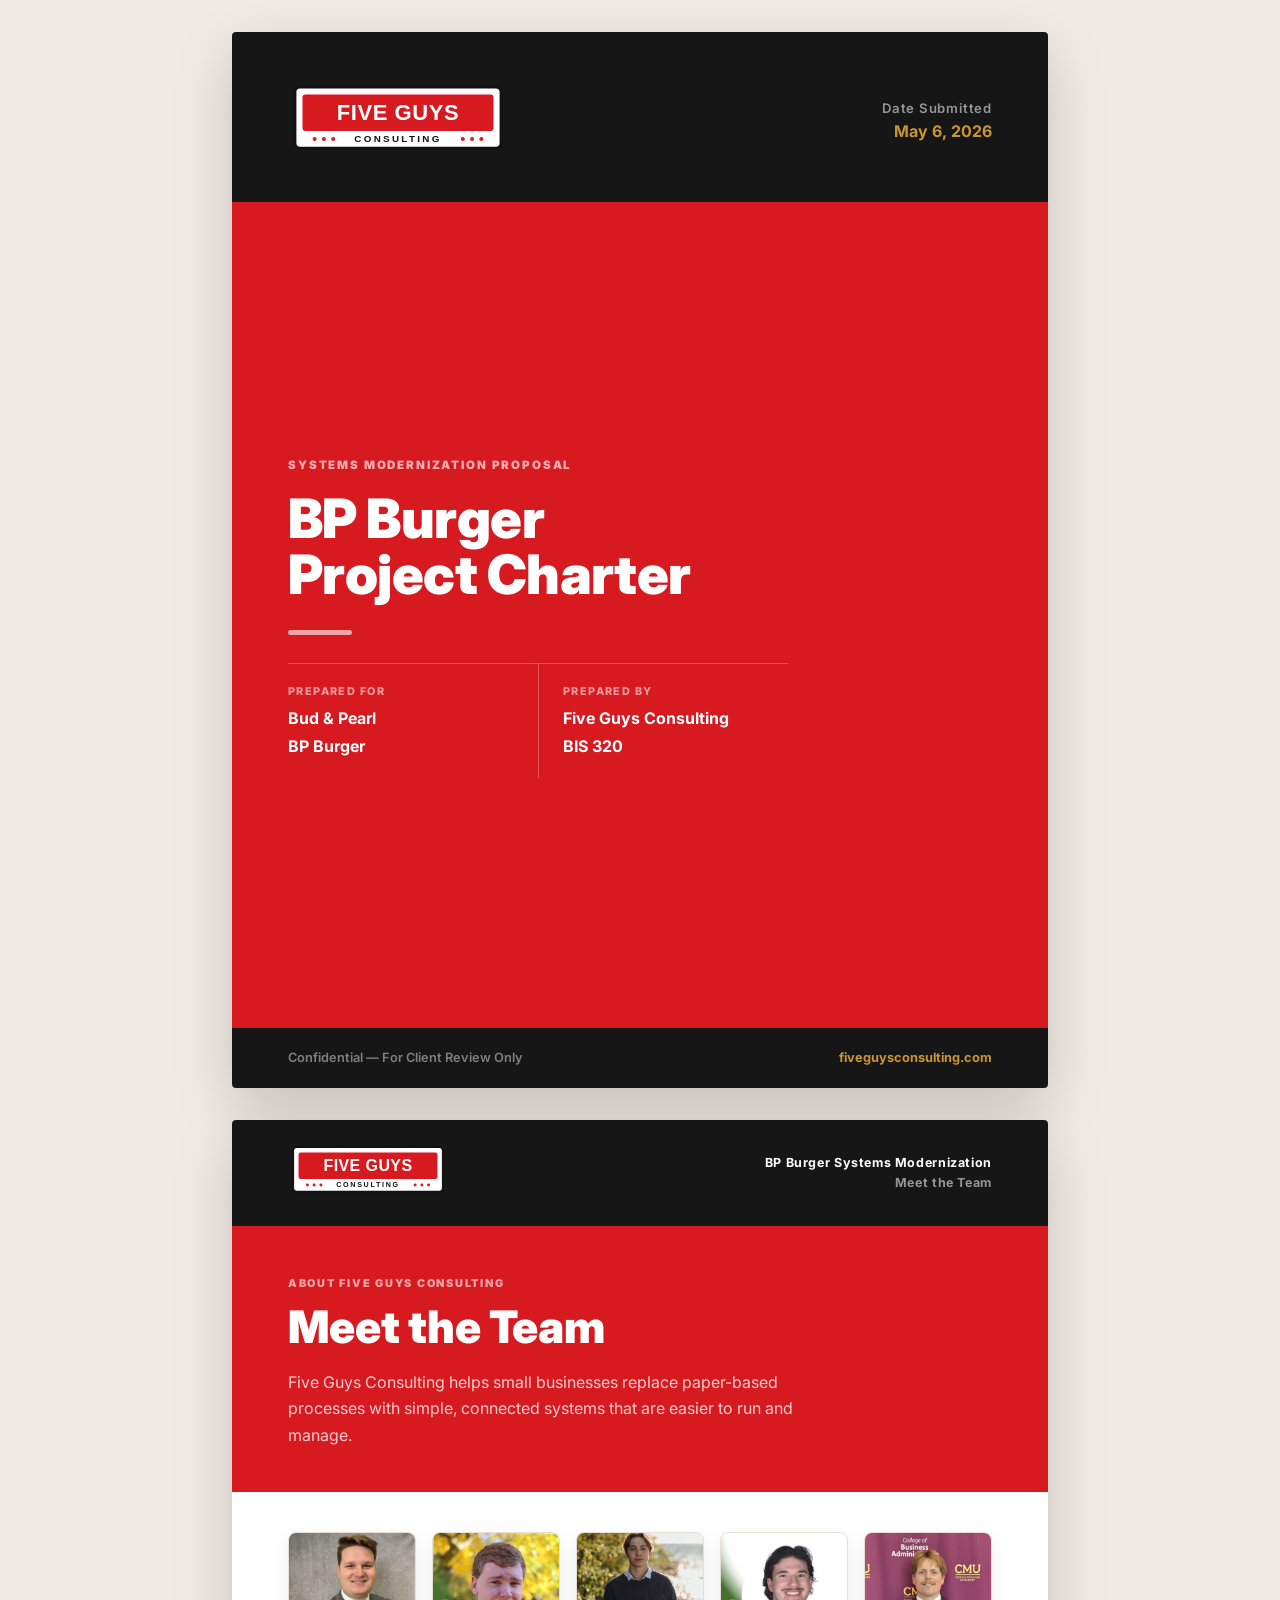
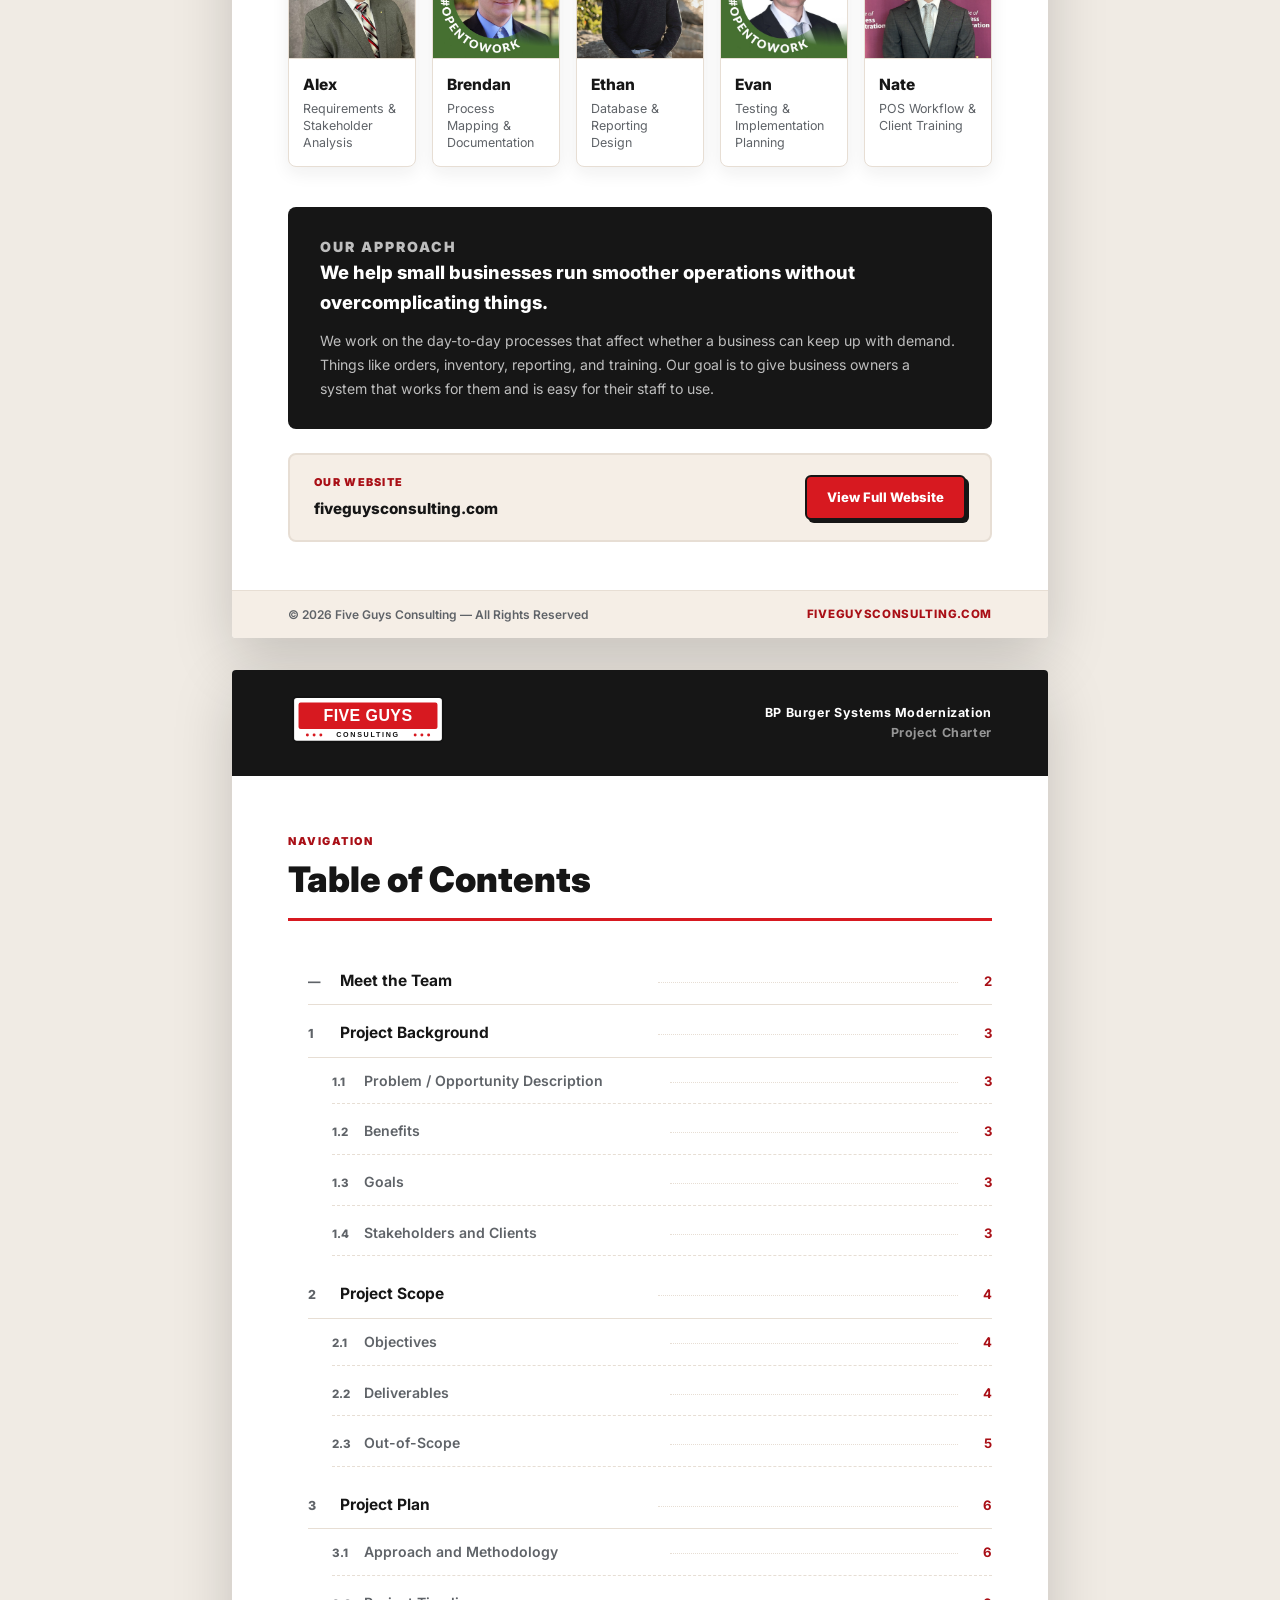
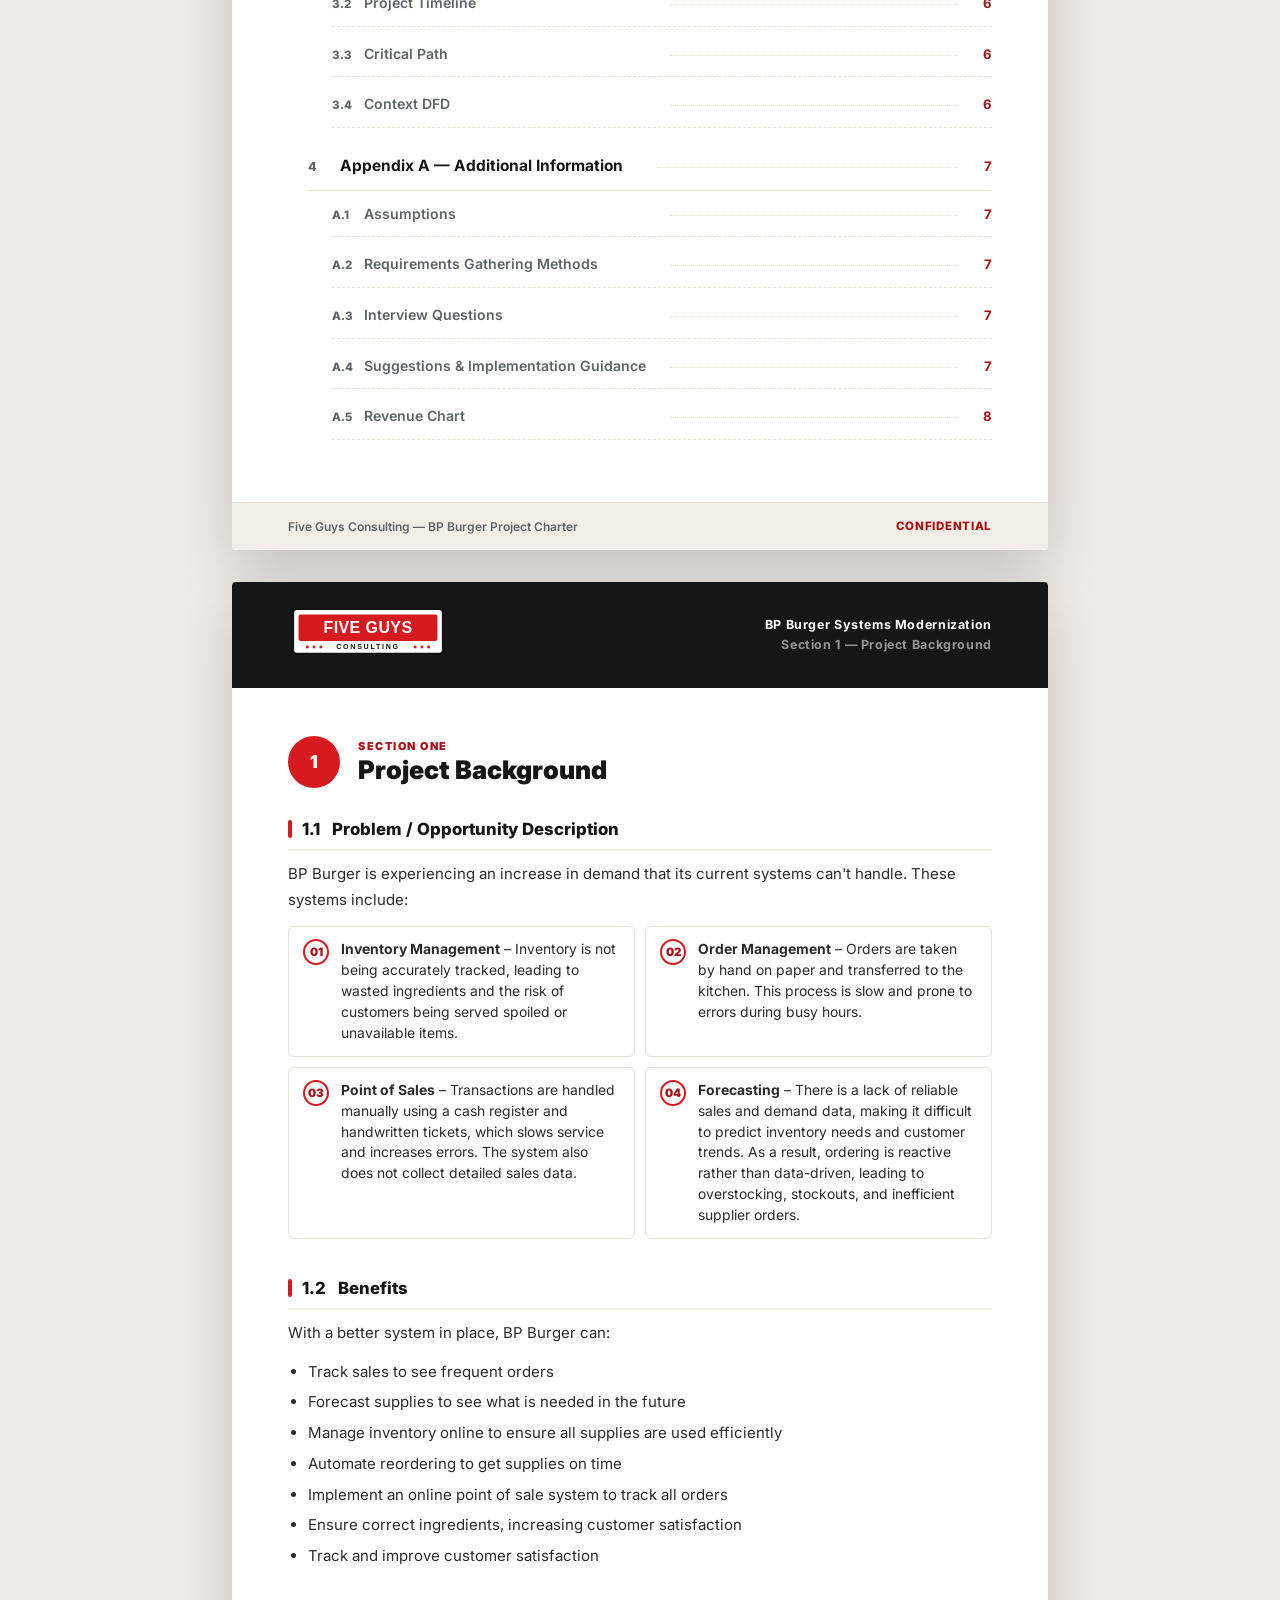
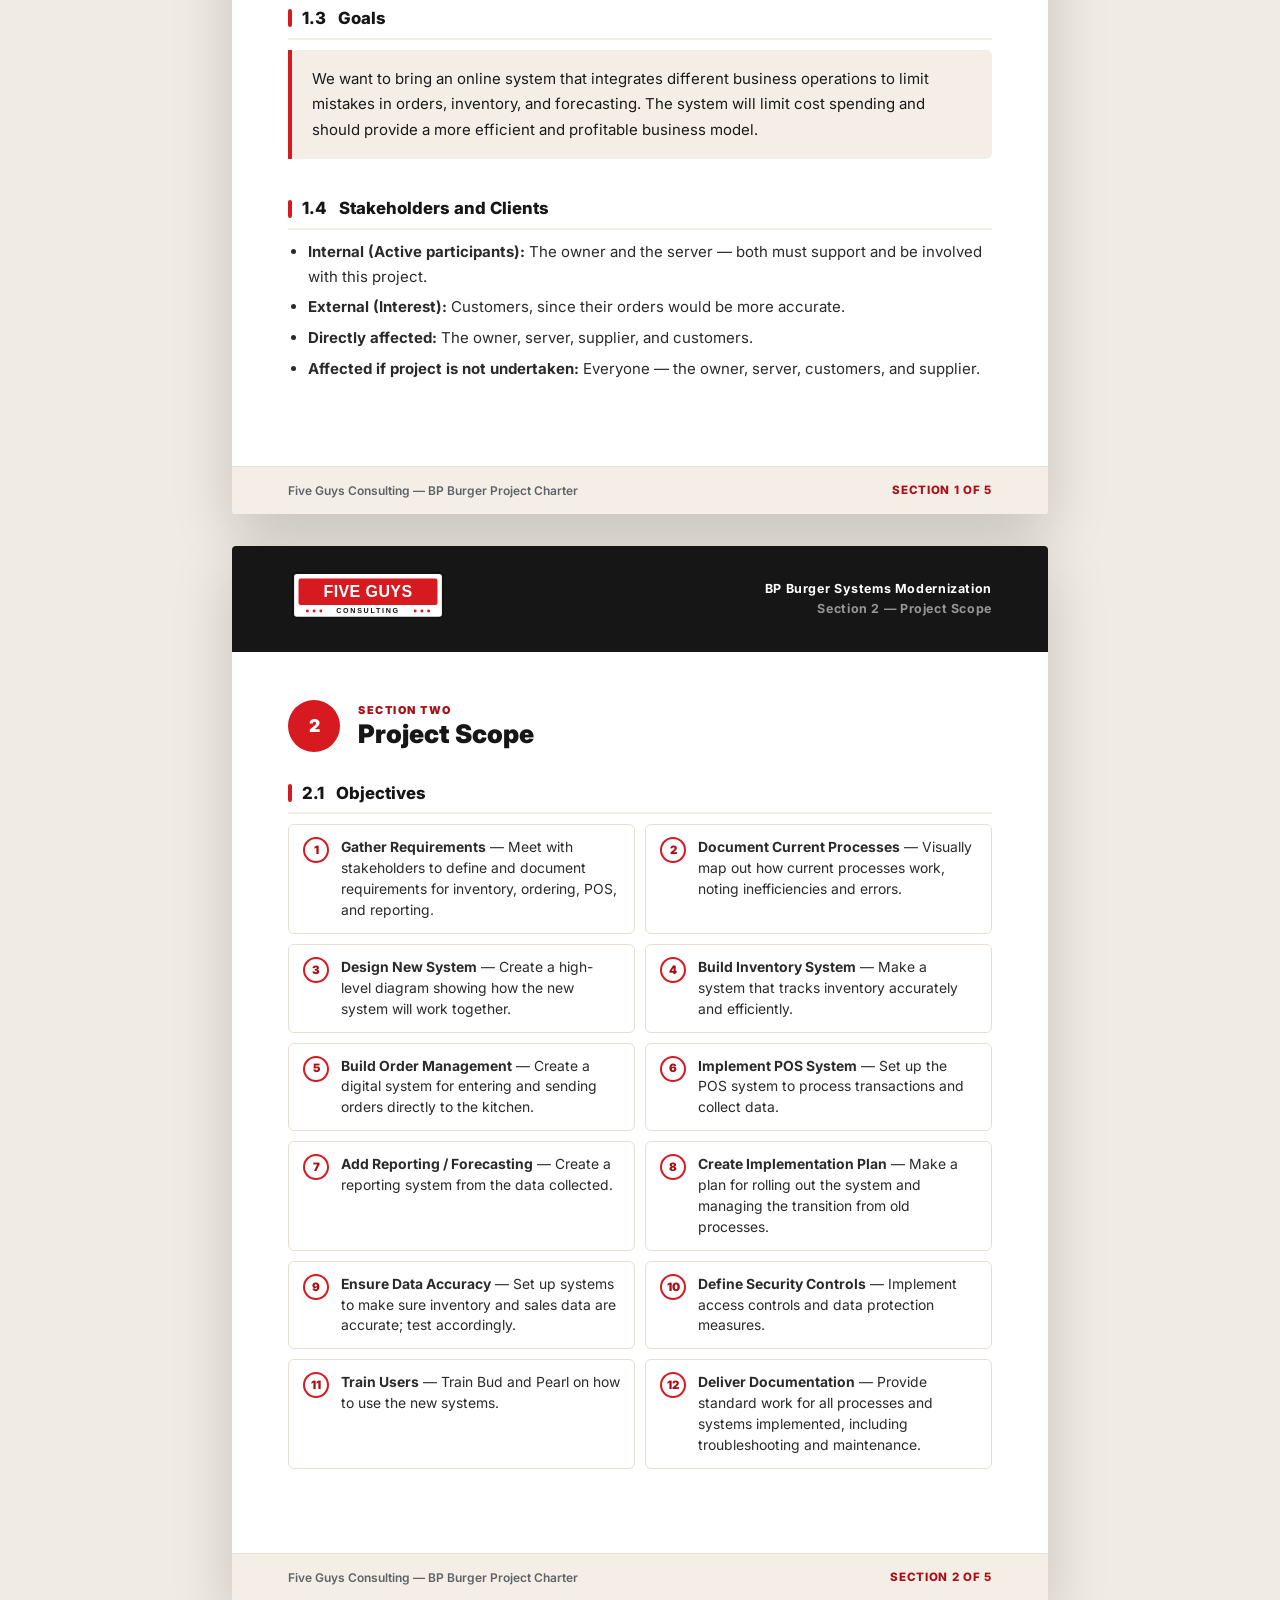
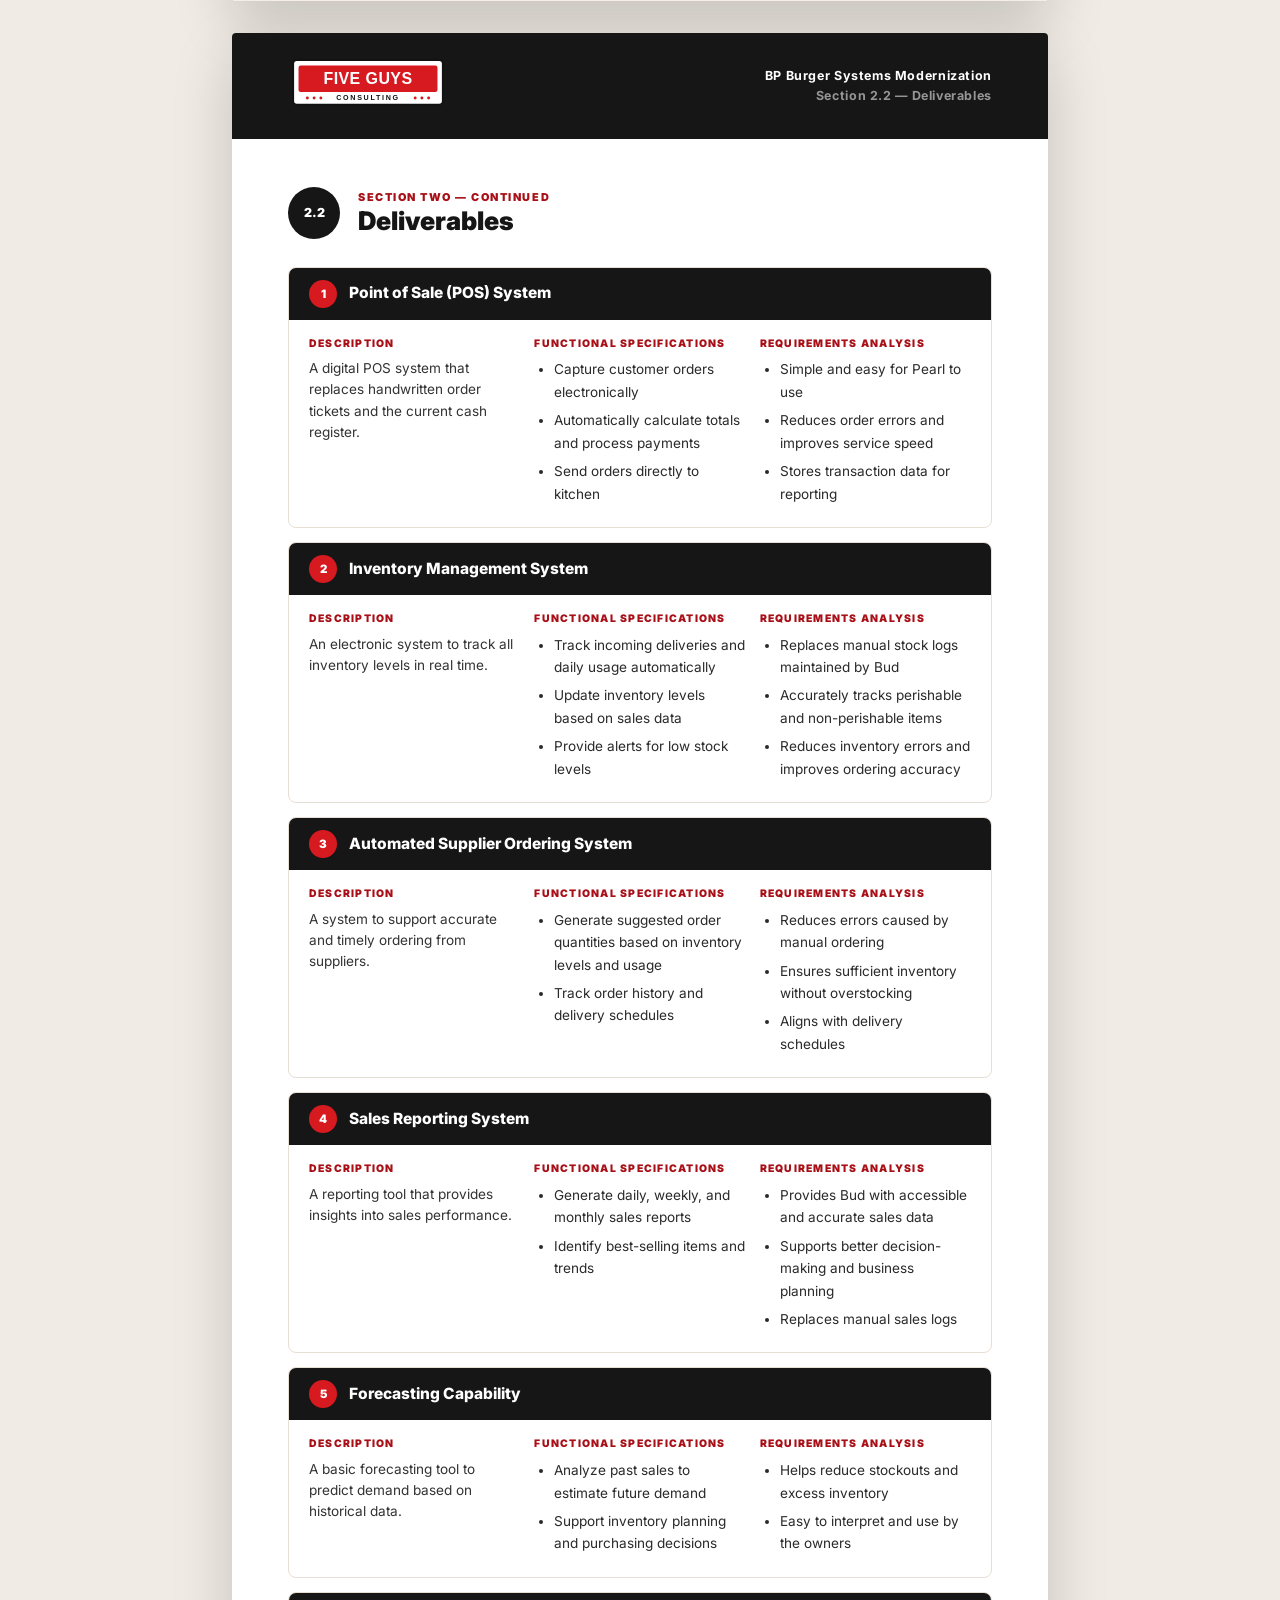
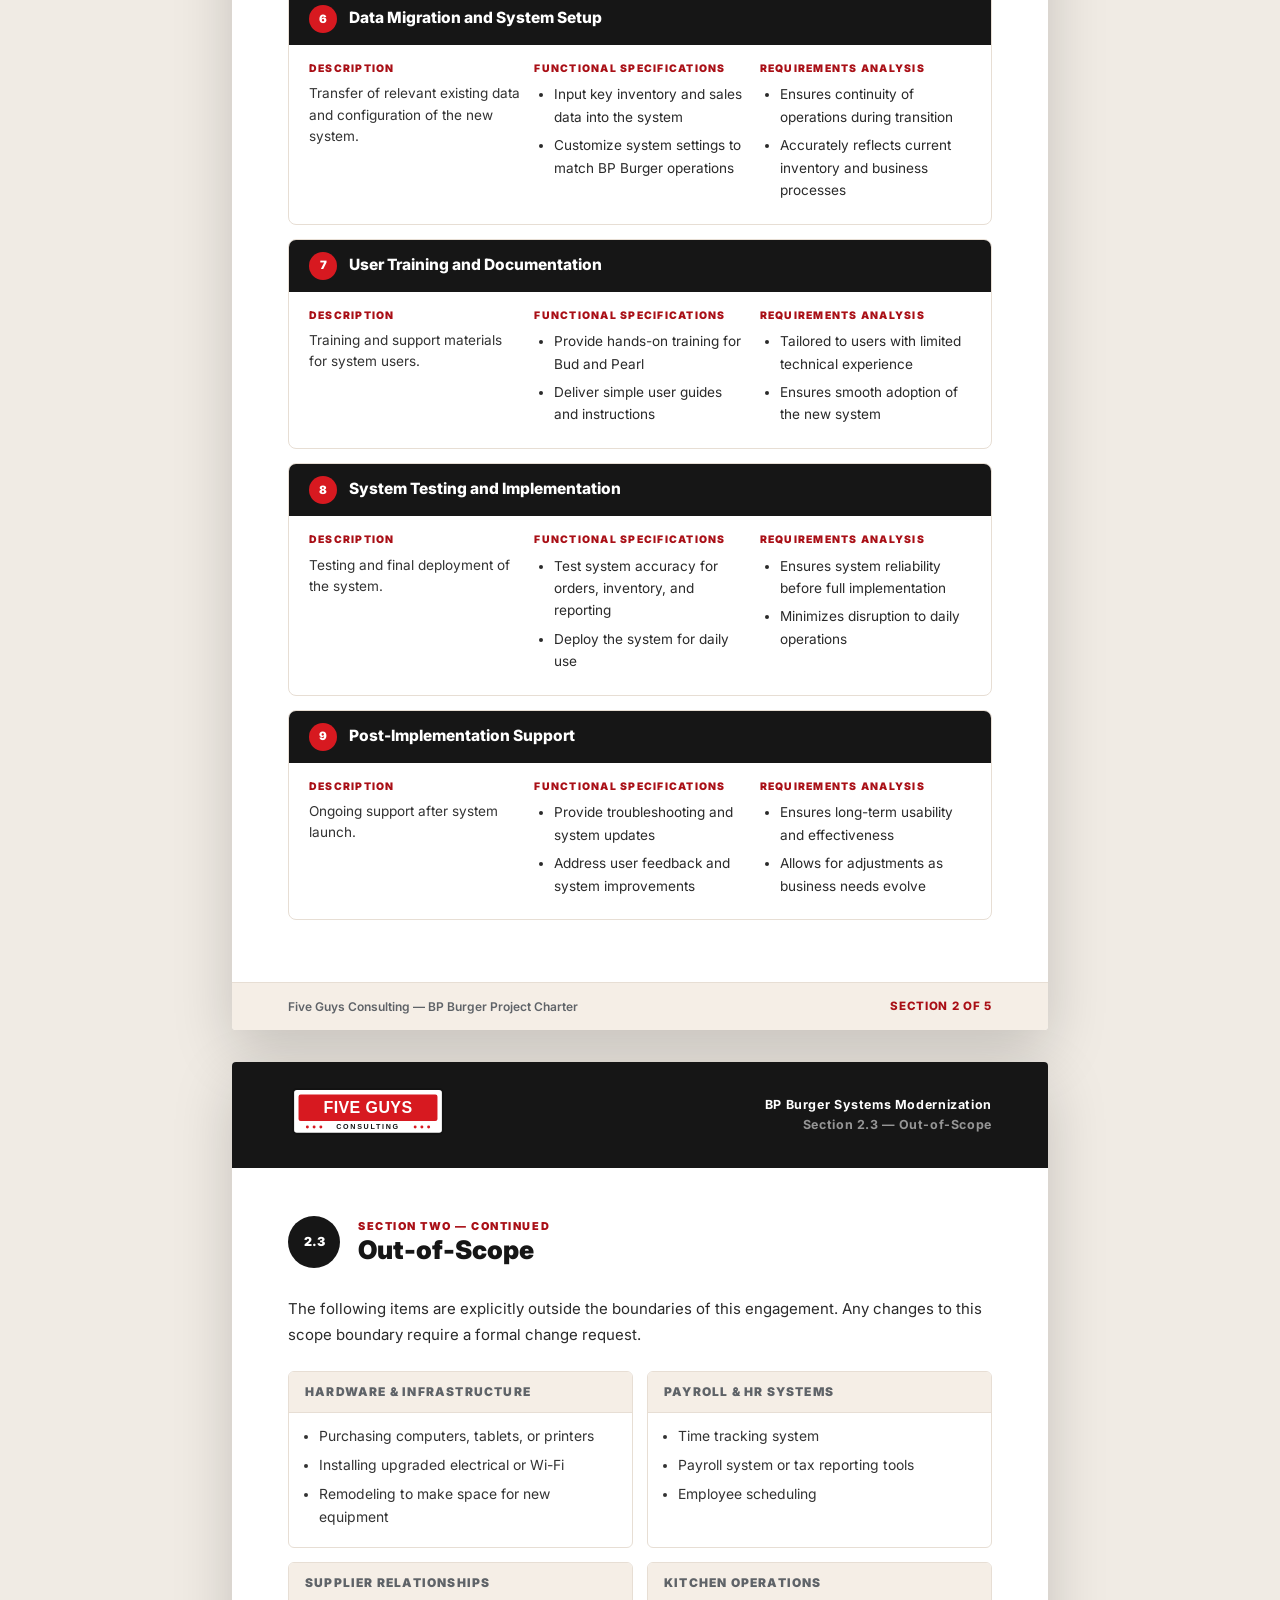
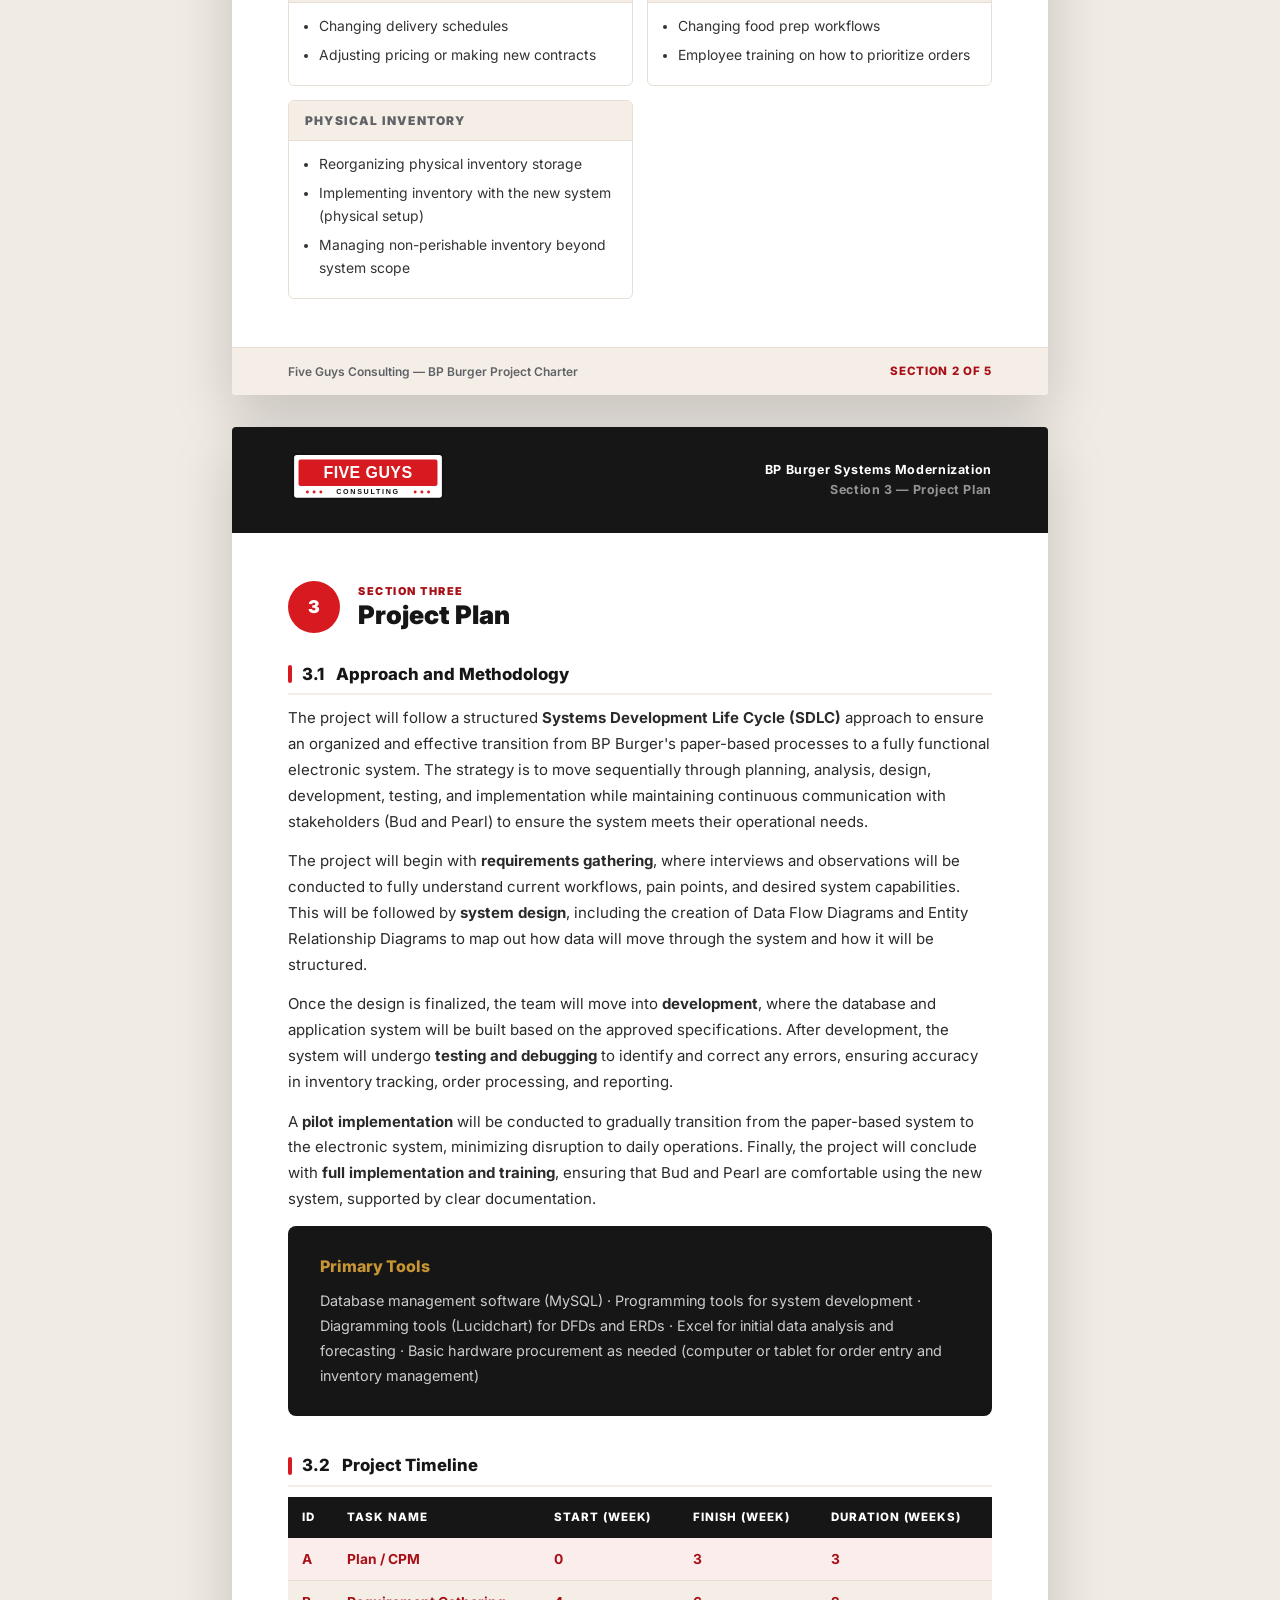
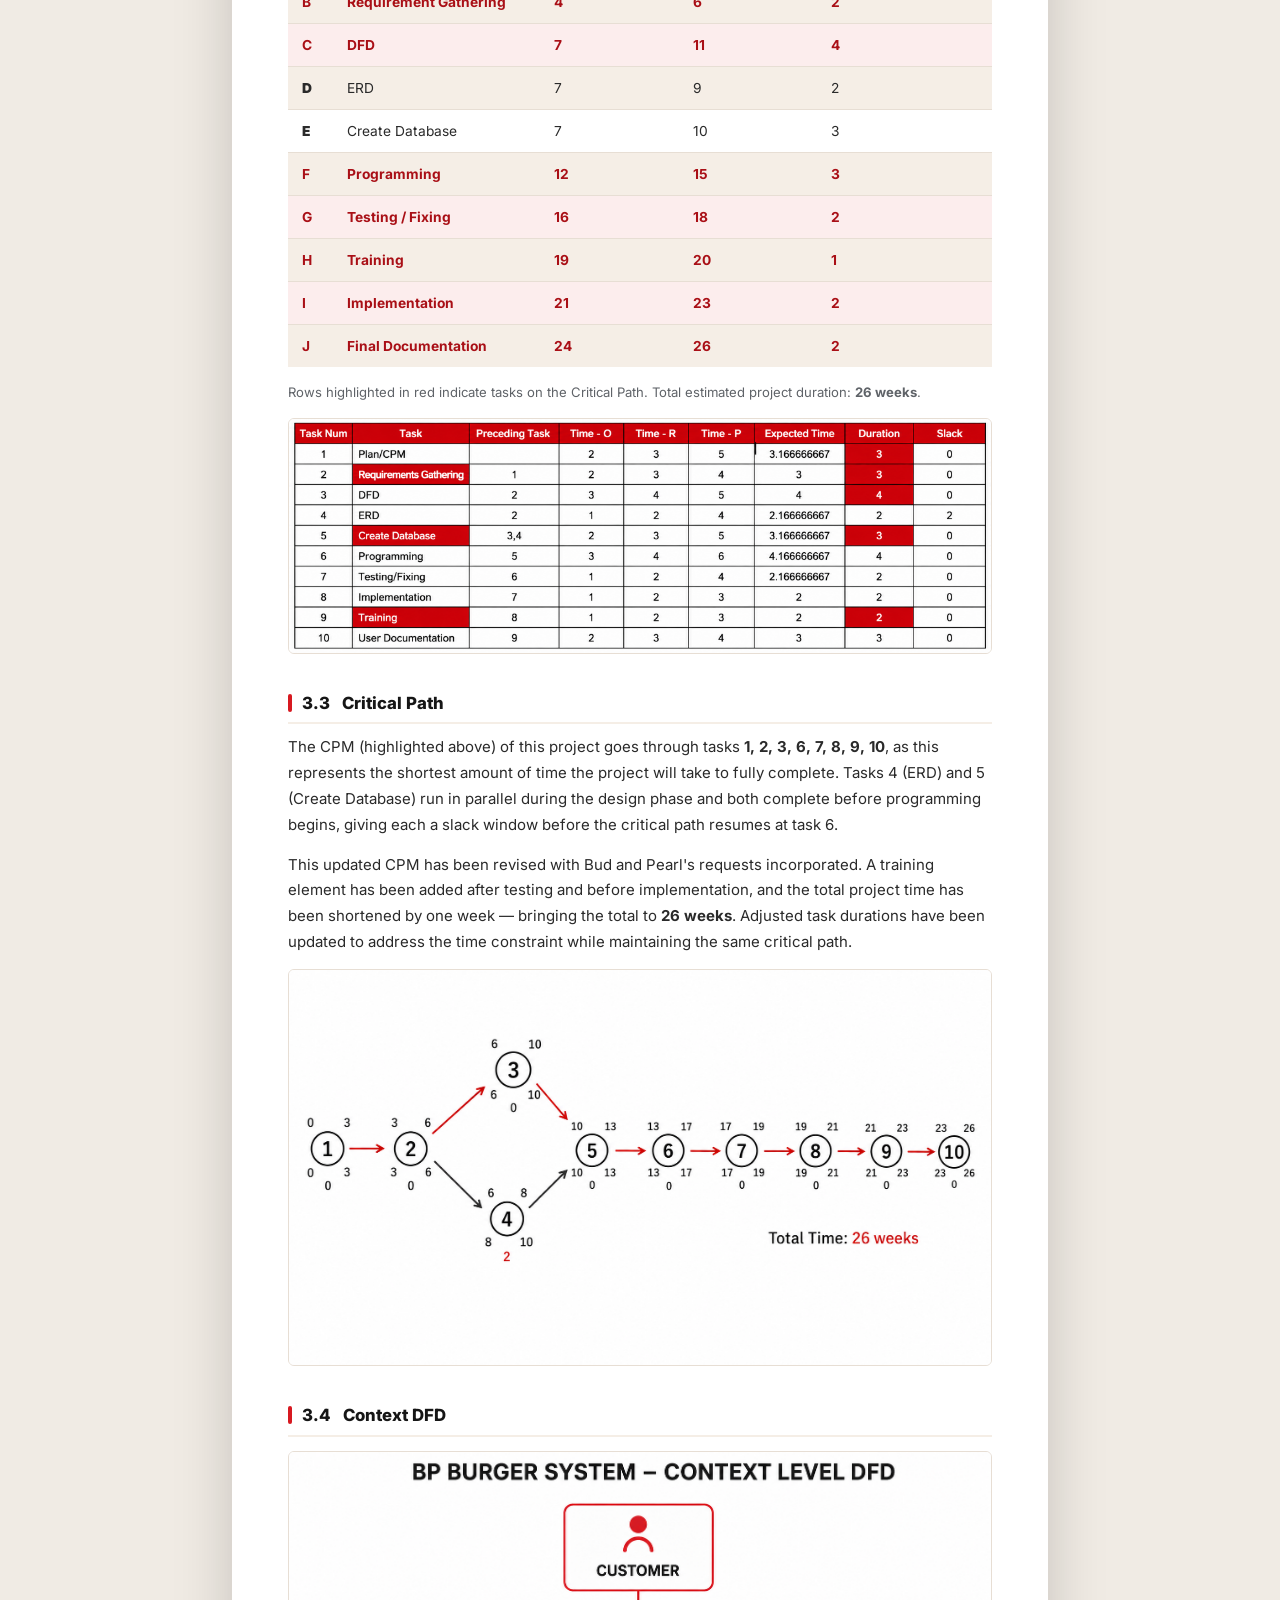
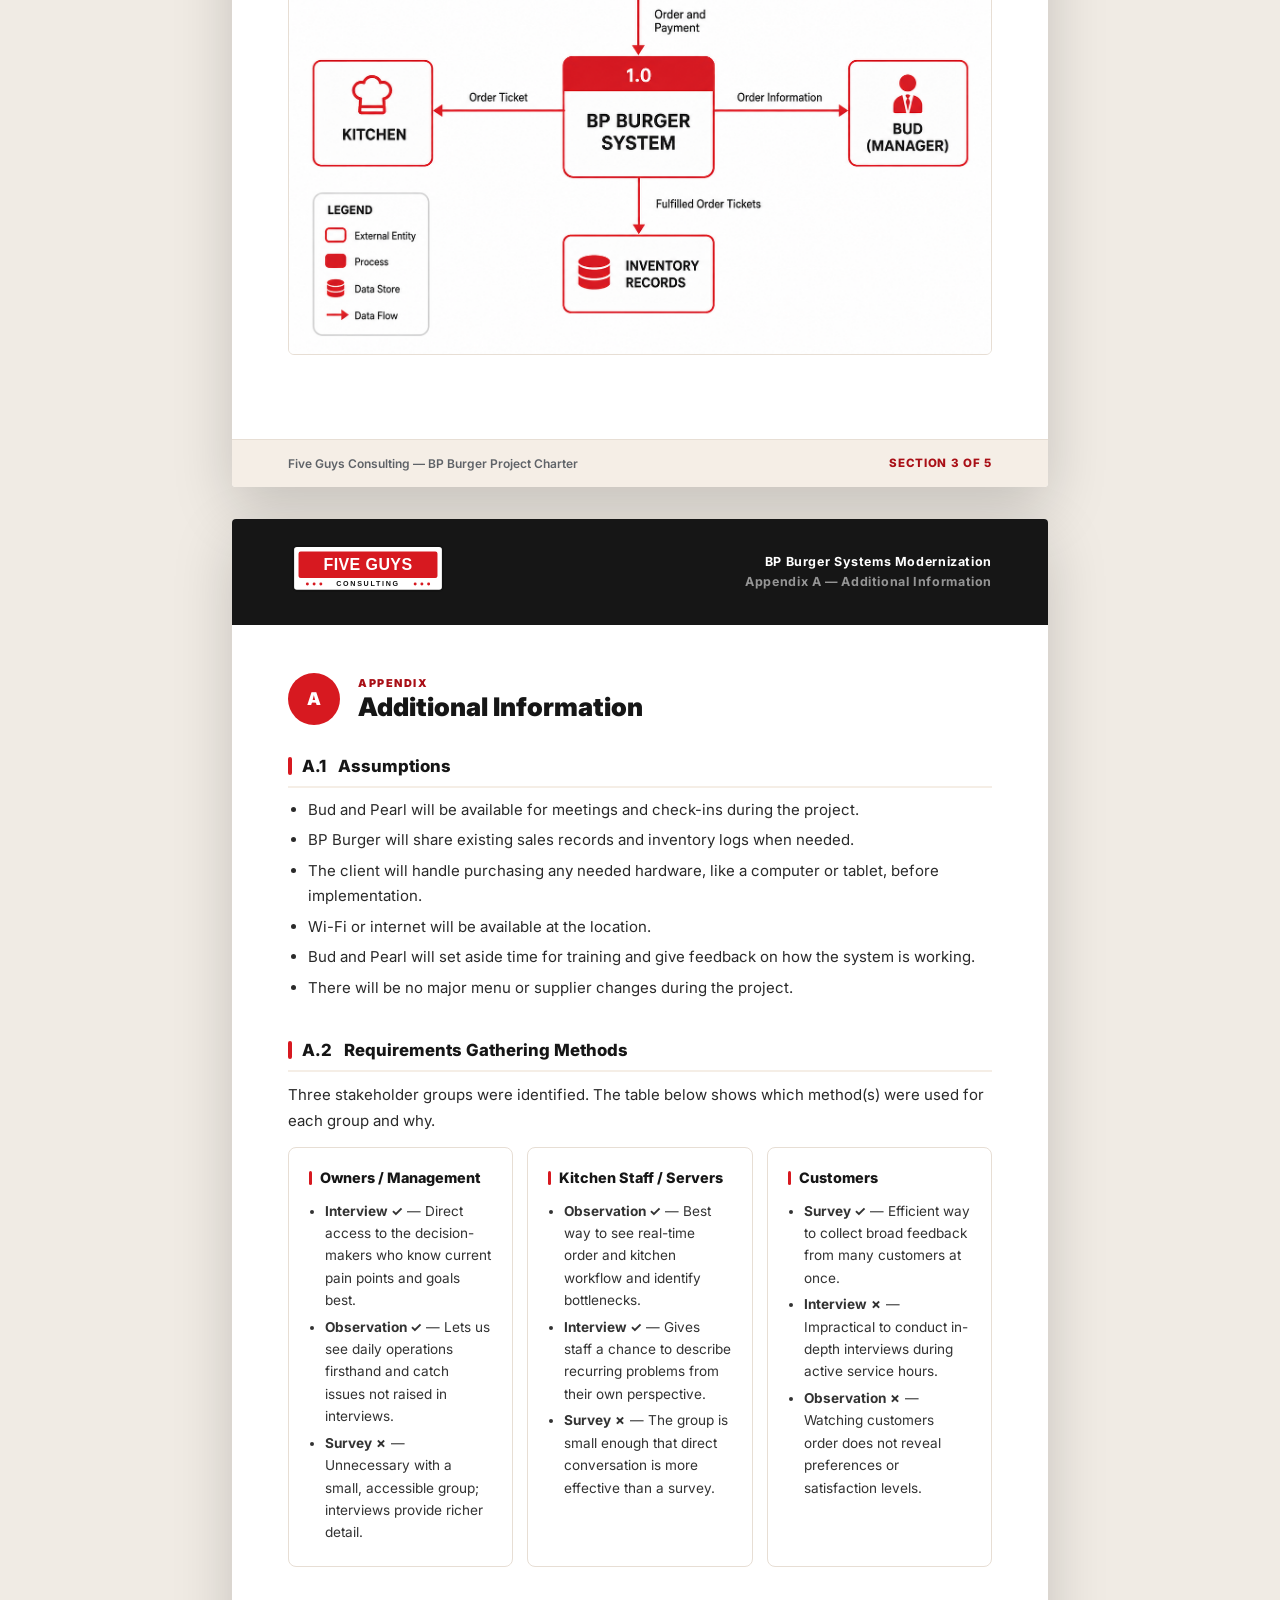
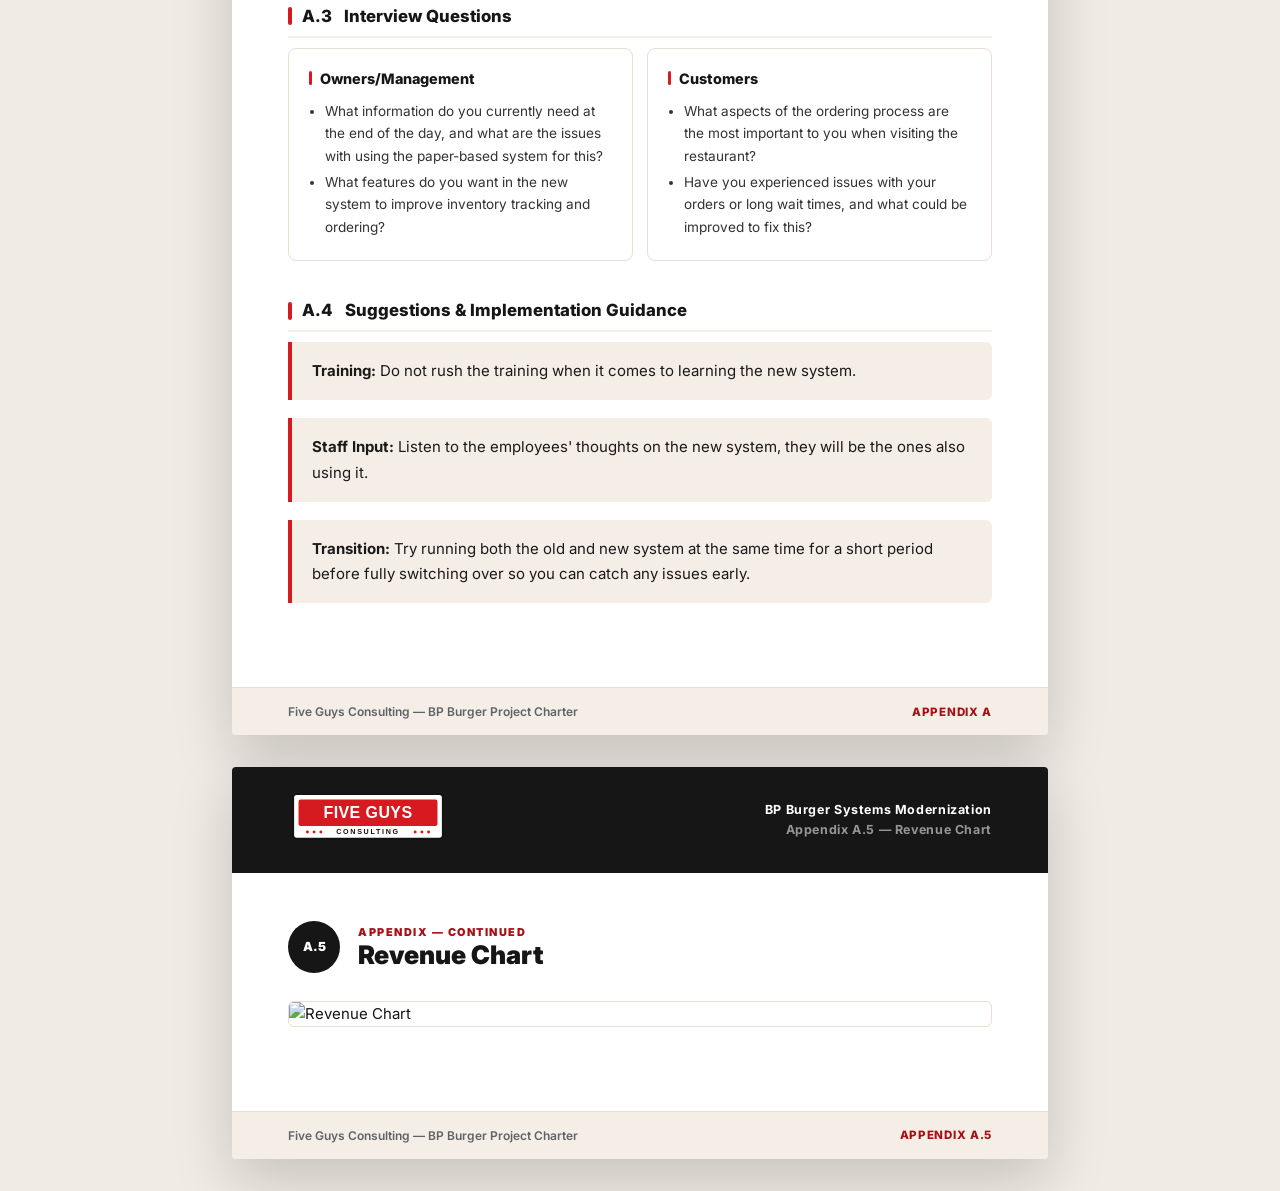
==== commit 5f71e3a0: "Update proposal: timeline, requirements methods, revenue chart, TOC - Fix timeline table to end at w" ====
--- a/proposal.html
+++ b/proposal.html
@@ -1013,6 +1013,14 @@
       <h2 class="toc-title">Table of Contents</h2>
 
       <ul class="toc-list">
+        <li class="toc-section">
+          <a class="toc-section-link" href="#team">
+            <span class="toc-num">—</span>
+            <span class="toc-label">Meet the Team</span>
+            <span class="toc-dots"></span>
+            <span class="toc-page-num">2</span>
+          </a>
+        </li>
         <li class="toc-section">
           <a class="toc-section-link" href="#background">
             <span class="toc-num">1</span>
@@ -1061,14 +1069,13 @@
             <span class="toc-dots"></span>
             <span class="toc-page-num">7</span>
           </a>
-        </li>
-        <li class="toc-section">
-          <a class="toc-section-link" href="#team">
-            <span class="toc-num">5</span>
-            <span class="toc-label">Meet the Team</span>
-            <span class="toc-dots"></span>
-            <span class="toc-page-num">8</span>
-          </a>
+          <ul class="toc-sub">
+            <li class="toc-section"><a class="toc-section-link" href="#appendix"><span class="toc-num">A.1</span><span class="toc-label">Assumptions</span><span class="toc-dots"></span><span class="toc-page-num">7</span></a></li>
+            <li class="toc-section"><a class="toc-section-link" href="#appendix"><span class="toc-num">A.2</span><span class="toc-label">Requirements Gathering Methods</span><span class="toc-dots"></span><span class="toc-page-num">7</span></a></li>
+            <li class="toc-section"><a class="toc-section-link" href="#appendix"><span class="toc-num">A.3</span><span class="toc-label">Interview Questions</span><span class="toc-dots"></span><span class="toc-page-num">7</span></a></li>
+            <li class="toc-section"><a class="toc-section-link" href="#appendix"><span class="toc-num">A.4</span><span class="toc-label">Suggestions &amp; Implementation Guidance</span><span class="toc-dots"></span><span class="toc-page-num">7</span></a></li>
+            <li class="toc-section"><a class="toc-section-link" href="#revenue"><span class="toc-num">A.5</span><span class="toc-label">Revenue Chart</span><span class="toc-dots"></span><span class="toc-page-num">8</span></a></li>
+          </ul>
         </li>
       </ul>
     </div>
@@ -1459,14 +1466,15 @@
           </thead>
           <tbody>
             <tr class="cpm-row"><td class="task-id">A</td><td>Plan / CPM</td><td>0</td><td>3</td><td>3</td></tr>
-            <tr class="cpm-row"><td class="task-id">B</td><td>Requirement Gathering</td><td>4</td><td>8</td><td>4</td></tr>
-            <tr class="cpm-row"><td class="task-id">C</td><td>DFD</td><td>9</td><td>14</td><td>5</td></tr>
-            <tr><td class="task-id">D</td><td>ERD</td><td>15</td><td>17</td><td>2</td></tr>
-            <tr class="cpm-row"><td class="task-id">E</td><td>Create Database</td><td>9</td><td>13</td><td>4</td></tr>
-            <tr class="cpm-row"><td class="task-id">F</td><td>Programming</td><td>18</td><td>22</td><td>4</td></tr>
-            <tr class="cpm-row"><td class="task-id">G</td><td>Testing / Fixing</td><td>23</td><td>25</td><td>2</td></tr>
-            <tr class="cpm-row"><td class="task-id">H</td><td>Implementation</td><td>26</td><td>28</td><td>2</td></tr>
-            <tr class="cpm-row"><td class="task-id">I</td><td>Final Documentation</td><td>29</td><td>32</td><td>3</td></tr>
+            <tr class="cpm-row"><td class="task-id">B</td><td>Requirement Gathering</td><td>4</td><td>6</td><td>2</td></tr>
+            <tr class="cpm-row"><td class="task-id">C</td><td>DFD</td><td>7</td><td>11</td><td>4</td></tr>
+            <tr><td class="task-id">D</td><td>ERD</td><td>7</td><td>9</td><td>2</td></tr>
+            <tr><td class="task-id">E</td><td>Create Database</td><td>7</td><td>10</td><td>3</td></tr>
+            <tr class="cpm-row"><td class="task-id">F</td><td>Programming</td><td>12</td><td>15</td><td>3</td></tr>
+            <tr class="cpm-row"><td class="task-id">G</td><td>Testing / Fixing</td><td>16</td><td>18</td><td>2</td></tr>
+            <tr class="cpm-row"><td class="task-id">H</td><td>Training</td><td>19</td><td>20</td><td>1</td></tr>
+            <tr class="cpm-row"><td class="task-id">I</td><td>Implementation</td><td>21</td><td>23</td><td>2</td></tr>
+            <tr class="cpm-row"><td class="task-id">J</td><td>Final Documentation</td><td>24</td><td>26</td><td>2</td></tr>
           </tbody>
         </table>
         <p style="font-size:.82rem; color:var(--muted);">Rows highlighted in red indicate tasks on the Critical Path. Total estimated project duration: <strong>26 weeks</strong>.</p>
@@ -1475,8 +1483,8 @@
 
       <div class="sub-section" id="cpm">
         <h3 class="sub-heading">3.3 &nbsp; Critical Path</h3>
-        <p>The CPM (highlighted above) of this project goes through tasks <strong>1, 2, 3, 5, 6, 7, 8, 9, 10</strong>, as this represents the shortest amount of time the project will take to fully complete. The slack value in task four exists because task five cannot start without completing both tasks three and four. Task four will be completed three weeks before task three, but the team cannot proceed until both are complete.</p>
-        <p>This updated CPM has been revised with Bud and Pearl's requests incorporated. A training element has been added, and the total project time has been shortened by one week — bringing the total to <strong>26 weeks</strong>. Adjusted tasks have been updated to address the time constraint while maintaining the same critical path.</p>
+        <p>The CPM (highlighted above) of this project goes through tasks <strong>1, 2, 3, 6, 7, 8, 9, 10</strong>, as this represents the shortest amount of time the project will take to fully complete. Tasks 4 (ERD) and 5 (Create Database) run in parallel during the design phase and both complete before programming begins, giving each a slack window before the critical path resumes at task 6.</p>
+        <p>This updated CPM has been revised with Bud and Pearl's requests incorporated. A training element has been added after testing and before implementation, and the total project time has been shortened by one week — bringing the total to <strong>26 weeks</strong>. Adjusted task durations have been updated to address the time constraint while maintaining the same critical path.</p>
         <img class="chart-img" src="Visuals%20to%20be%20added/Critical%20Path%20Visual.png" alt="Critical Path Diagram">
       </div>
 
@@ -1531,47 +1539,58 @@
       </div>
 
       <div class="sub-section">
-        <h3 class="sub-heading">A.2 &nbsp; Interview Questions</h3>
-        <div class="appendix-grid">
+        <h3 class="sub-heading">A.2 &nbsp; Requirements Gathering Methods</h3>
+        <p style="margin-bottom:14px;">Three stakeholder groups were identified. The table below shows which method(s) were used for each group and why.</p>
+        <div class="appendix-grid" style="grid-template-columns:1fr 1fr 1fr;">
           <div class="appendix-card">
-            <h4>Current Workflow</h4>
+            <h4>Owners / Management</h4>
             <ul>
-              <li>How are orders currently taken and sent to the kitchen?</li>
-              <li>How do you track inventory today?</li>
-              <li>How do you currently place supplier orders?</li>
-              <li>What does your current end-of-day process look like?</li>
+              <li><strong>Interview ✓</strong> — Direct access to the decision-makers who know current pain points and goals best.</li>
+              <li><strong>Observation ✓</strong> — Lets us see daily operations firsthand and catch issues not raised in interviews.</li>
+              <li><strong>Survey ✗</strong> — Unnecessary with a small, accessible group; interviews provide richer detail.</li>
             </ul>
           </div>
           <div class="appendix-card">
-            <h4>Pain Points</h4>
+            <h4>Kitchen Staff / Servers</h4>
             <ul>
-              <li>What are the most common errors or problems you experience?</li>
-              <li>How often do you run out of key ingredients?</li>
-              <li>Are there times where service slows down a lot? What causes that?</li>
-              <li>What data do you wish you had but currently don't?</li>
+              <li><strong>Observation ✓</strong> — Best way to see real-time order and kitchen workflow and identify bottlenecks.</li>
+              <li><strong>Interview ✓</strong> — Gives staff a chance to describe recurring problems from their own perspective.</li>
+              <li><strong>Survey ✗</strong> — The group is small enough that direct conversation is more effective than a survey.</li>
             </ul>
           </div>
           <div class="appendix-card">
-            <h4>Goals &amp; Expectations</h4>
+            <h4>Customers</h4>
             <ul>
-              <li>What does success look like to you at the end of this project?</li>
-              <li>How comfortable are you and your staff with technology?</li>
-              <li>Are there any systems you've tried before that didn't work?</li>
+              <li><strong>Survey ✓</strong> — Efficient way to collect broad feedback from many customers at once.</li>
+              <li><strong>Interview ✗</strong> — Impractical to conduct in-depth interviews during active service hours.</li>
+              <li><strong>Observation ✗</strong> — Watching customers order does not reveal preferences or satisfaction levels.</li>
+            </ul>
+          </div>
+        </div>
+      </div>
+
+      <div class="sub-section">
+        <h3 class="sub-heading">A.3 &nbsp; Interview Questions</h3>
+        <div class="appendix-grid">
+          <div class="appendix-card">
+            <h4>Owners/Management</h4>
+            <ul>
+              <li>What information do you currently need at the end of the day, and what are the issues with using the paper-based system for this?</li>
+              <li>What features do you want in the new system to improve inventory tracking and ordering?</li>
             </ul>
           </div>
           <div class="appendix-card">
-            <h4>Logistics &amp; Constraints</h4>
+            <h4>Customers</h4>
             <ul>
-              <li>What hours are you typically least busy (for training)?</li>
-              <li>Are there any upcoming busy periods we should plan around?</li>
-              <li>What budget range has been set for hardware?</li>
+              <li>What aspects of the ordering process are the most important to you when visiting the restaurant?</li>
+              <li>Have you experienced issues with your orders or long wait times, and what could be improved to fix this?</li>
             </ul>
           </div>
         </div>
       </div>
 
       <div class="sub-section">
-        <h3 class="sub-heading">A.3 &nbsp; Suggestions &amp; Implementation Guidance</h3>
+        <h3 class="sub-heading">A.4 &nbsp; Suggestions &amp; Implementation Guidance</h3>
         <div class="highlight-box">
           <p><strong>Training:</strong> Do not rush the training when it comes to learning the new system.</p>
         </div>
@@ -1591,6 +1610,43 @@
   </div>
 </div>
 
+<!-- ═══════════════════════════════════════════════ APPENDIX A.5: REVENUE CHART -->
+<div class="page" id="revenue">
+  <div class="content-page">
+    <div class="doc-header">
+      <div class="doc-header-logo">
+        <svg xmlns="http://www.w3.org/2000/svg" viewBox="0 0 760 260" role="img" aria-label="Five Guys Consulting">
+          <rect x="24" y="24" width="712" height="212" rx="18" fill="#ffffff" stroke="#121212" stroke-width="10"/>
+          <rect x="50" y="50" width="660" height="126" rx="10" fill="#d71920"/>
+          <g fill="#ffffff" font-family="Arial Black,Impact,Helvetica,sans-serif" font-weight="900" text-anchor="middle"><text x="380" y="139" font-size="76" letter-spacing="2">FIVE GUYS</text></g>
+          <g fill="#121212" font-family="Arial,Helvetica,sans-serif" font-weight="800" text-anchor="middle"><text x="380" y="213" font-size="34" letter-spacing="8">CONSULTING</text></g>
+          <g fill="#d71920"><circle cx="92" cy="204" r="7"/><circle cx="124" cy="204" r="7"/><circle cx="156" cy="204" r="7"/><circle cx="604" cy="204" r="7"/><circle cx="636" cy="204" r="7"/><circle cx="668" cy="204" r="7"/></g>
+        </svg>
+      </div>
+      <div class="doc-header-title"><strong>BP Burger Systems Modernization</strong>Appendix A.5 — Revenue Chart</div>
+    </div>
+
+    <div class="content-body">
+      <div class="section-number-block">
+        <div class="section-number" style="background:var(--ink); font-size:.78rem;">A.5</div>
+        <div class="section-number-text">
+          <p class="section-eyebrow">Appendix — Continued</p>
+          <h2>Revenue Chart</h2>
+        </div>
+      </div>
+
+      <div class="sub-section">
+        <img class="chart-img" src="Visuals%20to%20be%20added/BP%20Revenue%20chart.png" alt="Revenue Chart">
+      </div>
+    </div>
+
+    <div class="doc-footer">
+      <span>Five Guys Consulting — BP Burger Project Charter</span>
+      <span class="footer-mark">Appendix A.5</span>
+    </div>
+  </div>
+</div>
+
 
 </body>
 </html>
